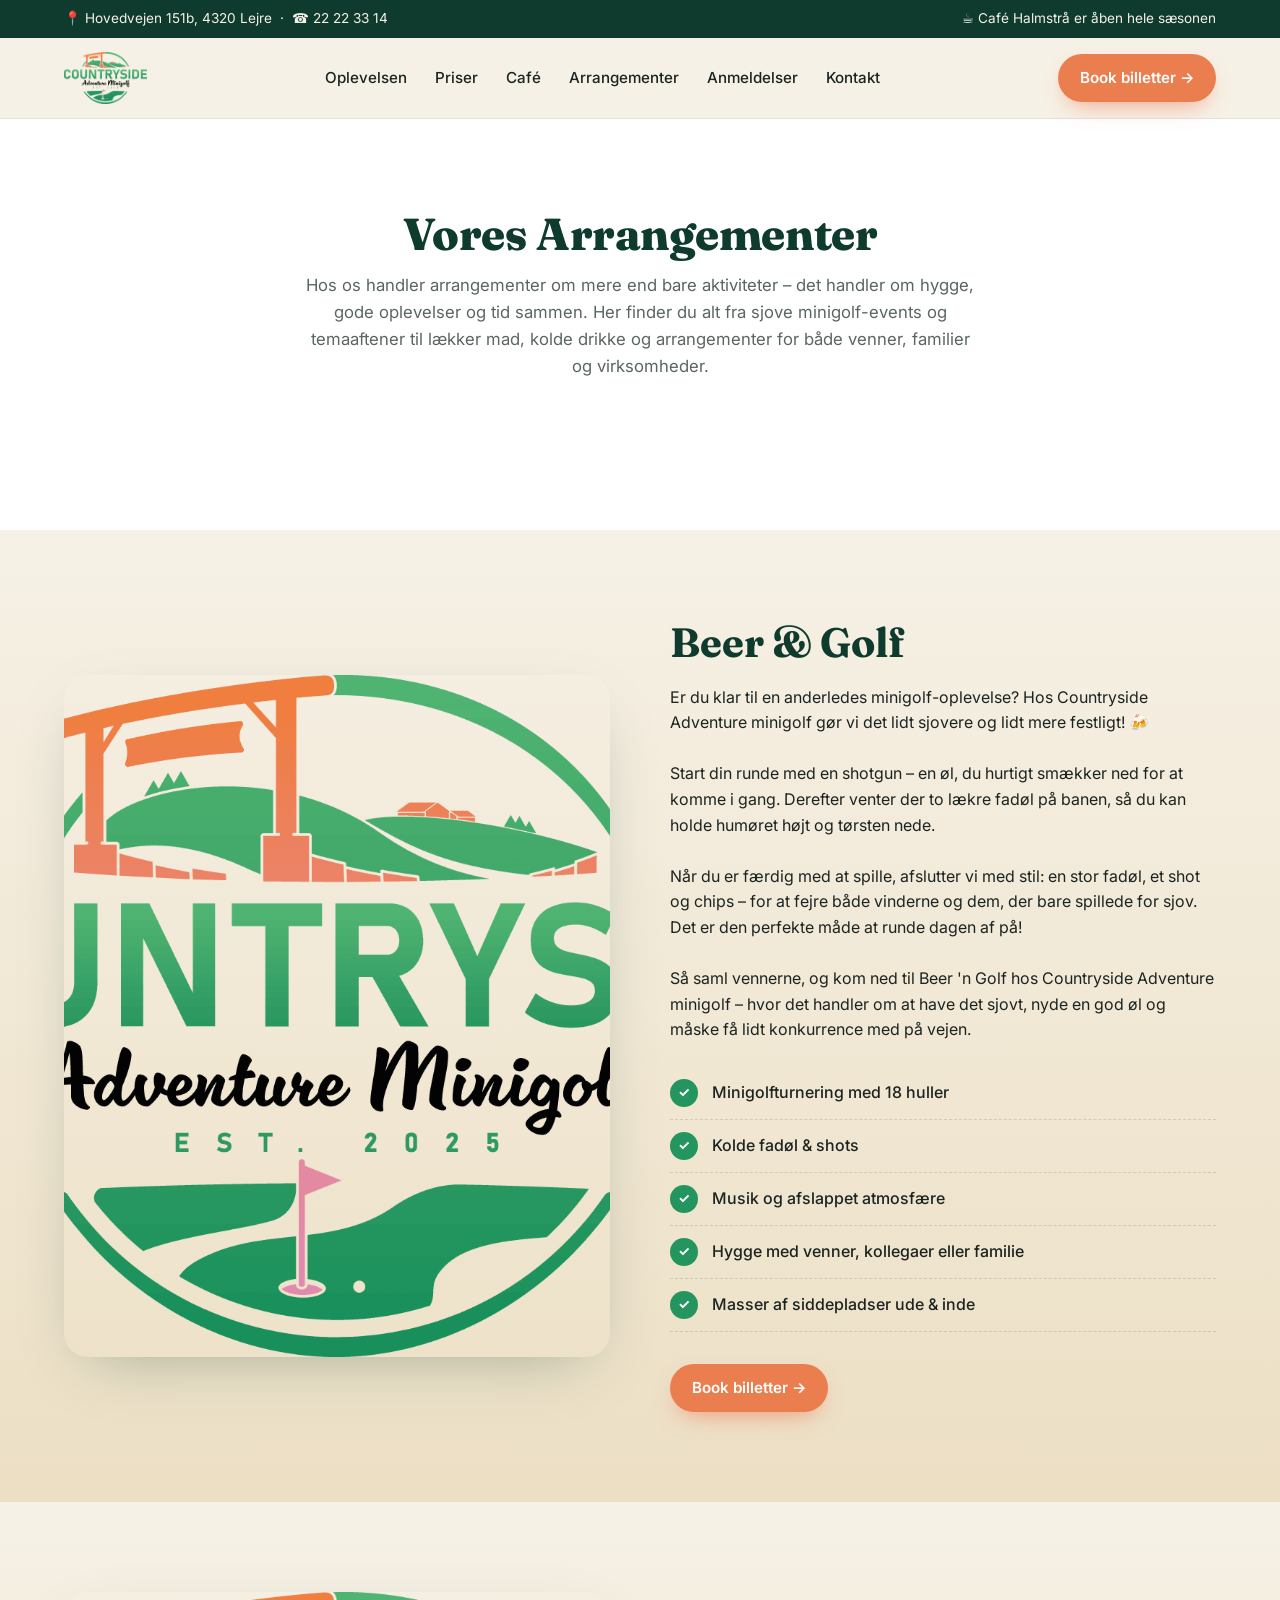
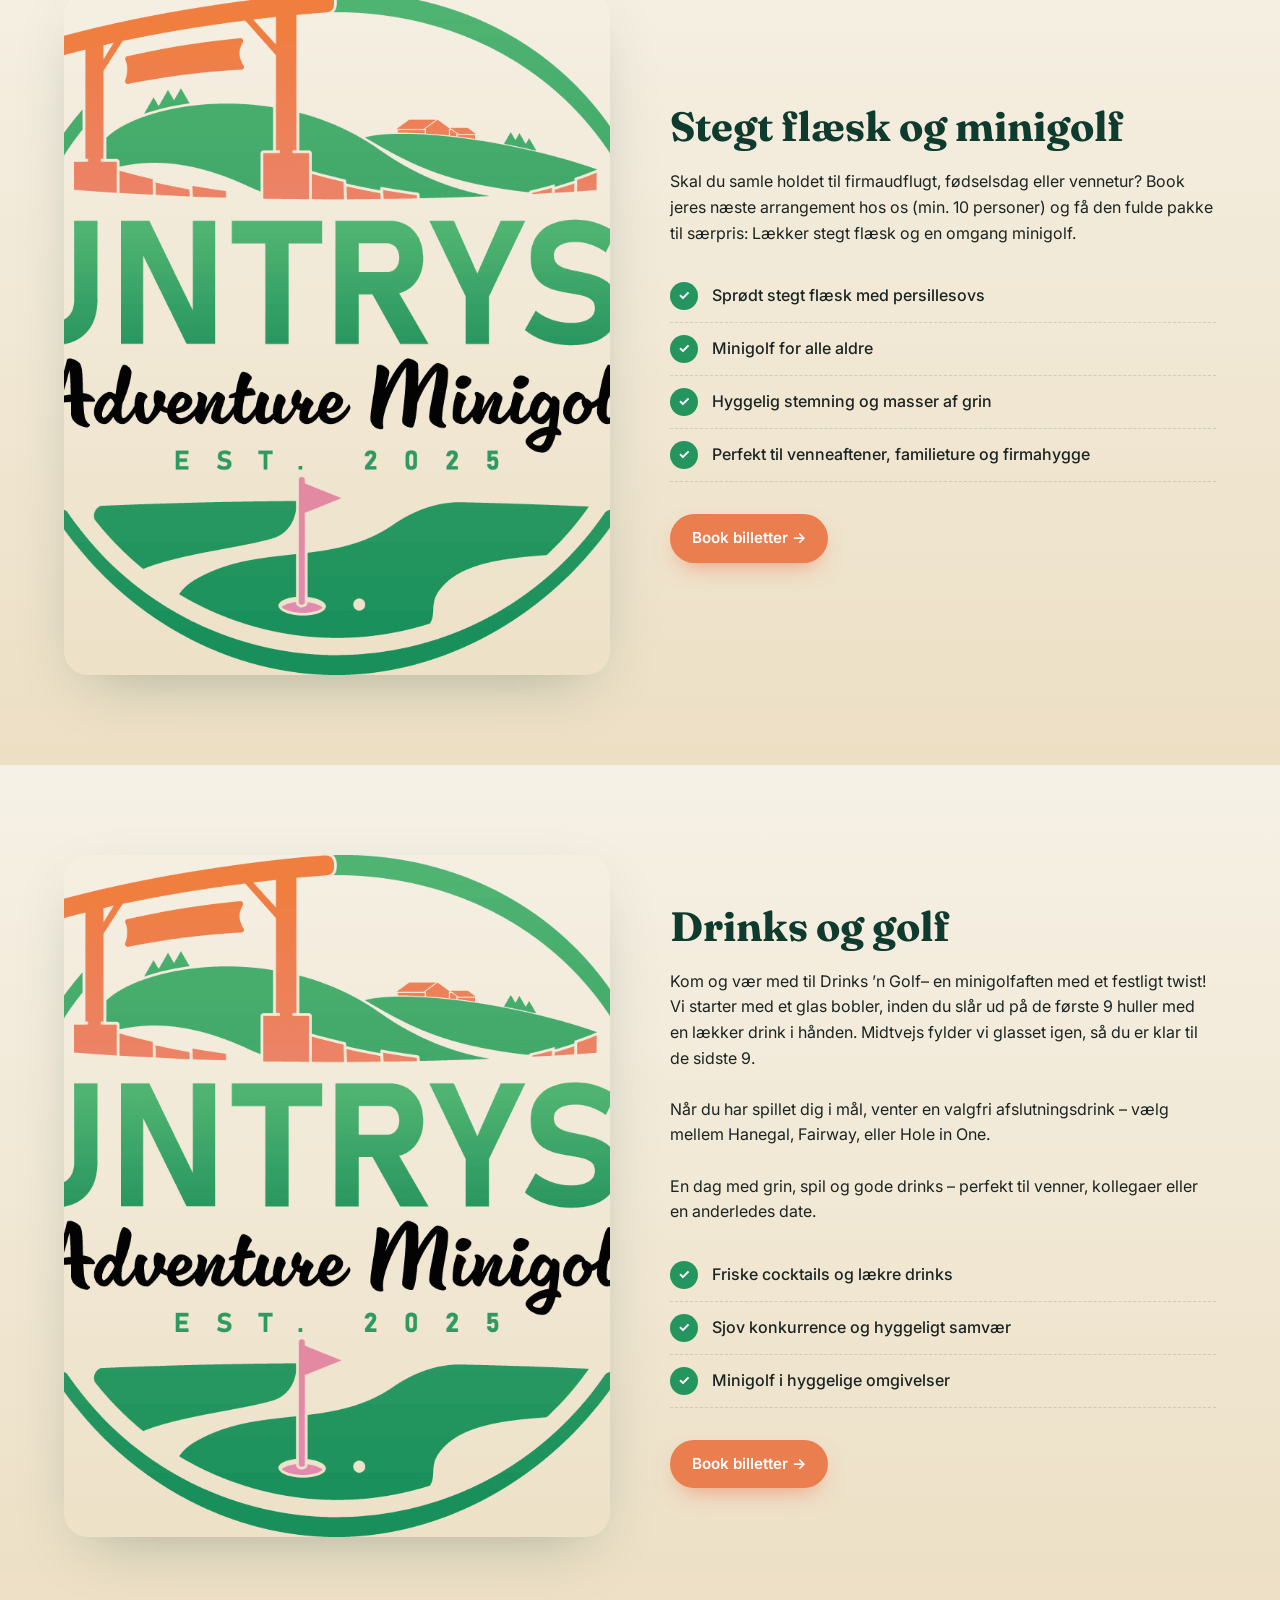
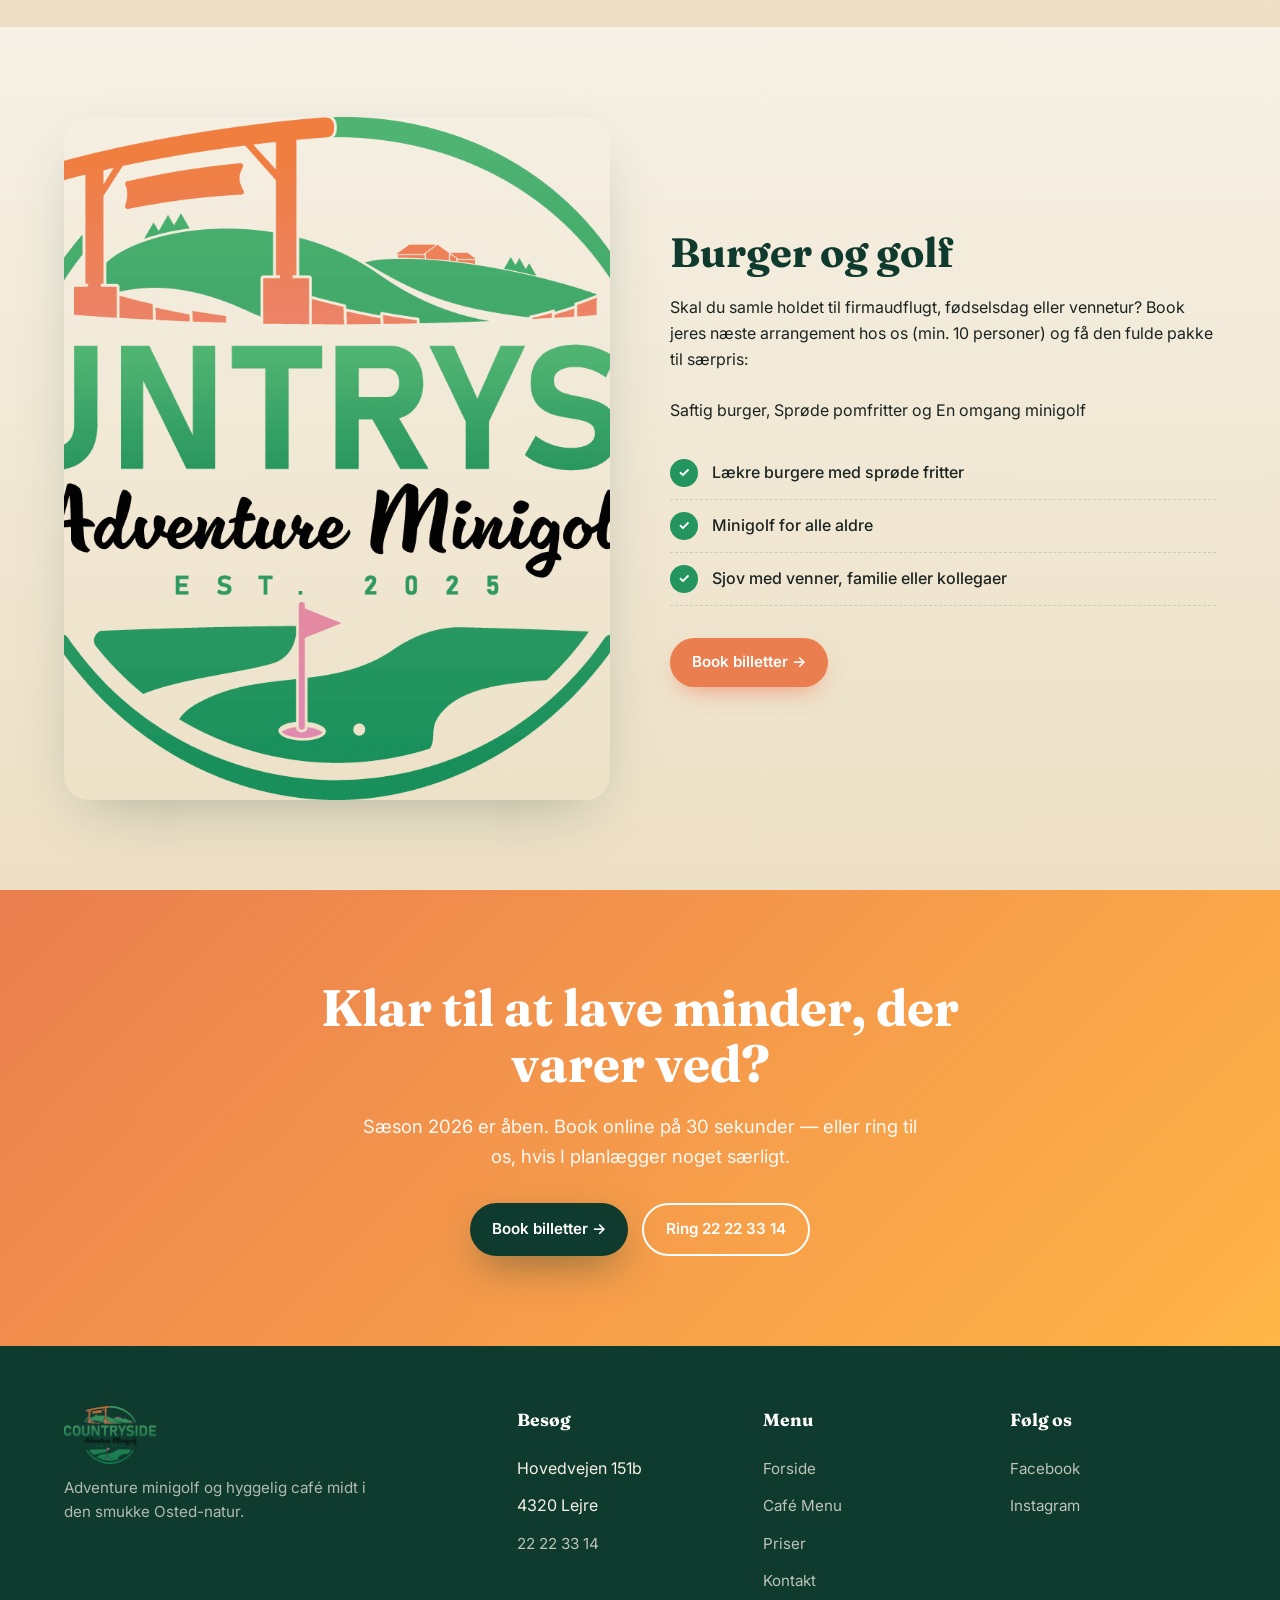
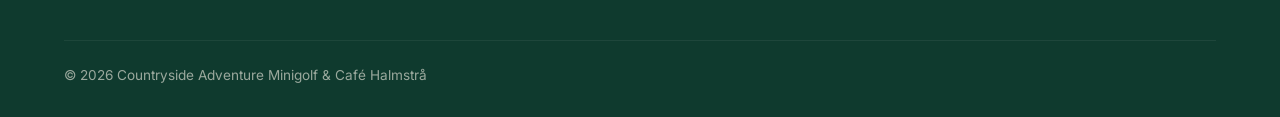
==== arrangementer.html @ ba590ca3 "commit" ====
<!doctype html>
<html lang="da">
<head>
    <meta charset="utf-8" />
    <meta name="viewport" content="width=device-width,initial-scale=1" />

    <title>Arrangement</title>

    <meta name="description" content="Se menuen hos Café Halmstrå. Sandwiches, toast, pommes frites, kaffe, is og kolde drikke i hyggelige omgivelser i Osted." />

    <link rel="preconnect" href="https://fonts.googleapis.com">
    <link rel="preconnect" href="https://fonts.gstatic.com" crossorigin>

    <link href="https://fonts.googleapis.com/css2?family=Fraunces:wght@600;800&family=Inter:wght@400;500;600;700&display=swap" rel="stylesheet">
    <link rel="stylesheet" href="styles.css">
</head>

<body>

<div class="topbar">
    <div class="container">
        <span>📍 Hovedvejen 151b, 4320 Lejre &nbsp;·&nbsp; ☎️ 22 22 33 14</span>
        <span>☕ Café Halmstrå er åben hele sæsonen</span>
    </div>
</div>



<header class="nav">
    <div class="nav-inner container">

        <a href="index.html" class="logo">
            <img src="images/logo.png" alt="Countryside Minigolf logo">
        </a>

        <button class="menu-toggle" aria-label="Menu" onclick="document.querySelector('nav ul').classList.toggle('open')">☰</button>

        <nav>
            <ul>
                <li><a href="index.html">Oplevelsen</a></li>
                <li><a href="index.html">Priser</a></li>
                <li><a href="cafe.html">Café</a></li>
                <li><a href="arrangementer.html">Arrangementer</a></li>
                <li><a href="index.html">Anmeldelser</a></li>
                <li><a href="#contact">Kontakt</a></li>
            </ul>
        </nav>

        <a href="https://www.billetsalg.dk/Billetter?efter=minigolf" target="_blank" class="btn btn-primary">Book billetter →</a>
    </div>
</header>



<section class="features">
    <div class="container">

        <div class="sec-head">
            <h2>Vores Arrangementer</h2>
            <p>Hos os handler arrangementer om mere end bare aktiviteter – det handler om hygge, gode oplevelser og tid sammen. Her finder du alt fra sjove minigolf-events og temaaftener til lækker mad, kolde drikke og arrangementer for både venner, familier og virksomheder.</p>
        </div>
    </div>
</section>



<section class="experience exp">
    <div class="container exp-grid">

        <div class="exp-img slideshow">

            <img class="slide active" src="images/logo.png" alt="Café Halmstrå">
            <img class="slide" src="images/logo.png" alt="Terrasse">
            <img class="slide" src="images/logo.png" alt="Mad og drikke">

        </div>

        <div>

            <h2>Beer & Golf</h2>

            <p>
                Er du klar til en anderledes minigolf-oplevelse? Hos Countryside Adventure minigolf gør vi det lidt sjovere og lidt mere festligt! 🍻<br><br>

                Start din runde med en shotgun – en øl, du hurtigt smækker ned for at komme i gang.
                Derefter venter der to lækre fadøl på banen, så du kan holde humøret højt og tørsten nede.<br><br>

                Når du er færdig med at spille, afslutter vi med stil: en stor fadøl, et shot og chips – for at fejre både vinderne og dem, der bare spillede for sjov. Det er den perfekte måde at runde dagen af på!<br><br>

                Så saml vennerne, og kom ned til Beer 'n Golf hos Countryside Adventure minigolf – hvor det handler om at have det sjovt, nyde en god øl og måske få lidt konkurrence med på vejen.
            </p>

            <ul>
                <li><span class="check">✓</span> Minigolfturnering med 18 huller</li>
                <li><span class="check">✓</span> Kolde fadøl & shots</li>
                <li><span class="check">✓</span> Musik og afslappet atmosfære</li>
                <li><span class="check">✓</span> Hygge med venner, kollegaer eller familie</li>
                <li><span class="check">✓</span> Masser af siddepladser ude & inde</li>
            </ul>
            <a href="https://www.billetsalg.dk/Event/Beer%20%26%20Golf/10455" target="_blank" class="btn btn-primary">Book billetter →</a>
        </div>
    </div>
</section>

<section class="experience exp">
    <div class="container exp-grid">

        <div class="exp-img slideshow">

            <img class="slide active" src="images/logo.png" alt="Café Halmstrå">
            <img class="slide" src="images/logo.png" alt="Terrasse">
            <img class="slide" src="images/logo.png" alt="Mad og drikke">

        </div>

        <div>

            <h2>Stegt flæsk og minigolf</h2>

            <p>
                Skal du samle holdet til firmaudflugt, fødselsdag eller vennetur? Book jeres næste arrangement hos os (min. 10 personer) og få den fulde pakke til særpris:
                Lækker stegt flæsk og en omgang minigolf.
            </p>

            <ul>
                <li><span class="check">✓</span> Sprødt stegt flæsk med persillesovs</li>
                <li><span class="check">✓</span> Minigolf for alle aldre</li>
                <li><span class="check">✓</span> Hyggelig stemning og masser af grin</li>
                <li><span class="check">✓</span> Perfekt til venneaftener, familieture og firmahygge</li>
            </ul>
            <a href="https://www.billetsalg.dk/Event/Stegt%20fl%C3%A6sk%20og%20minigolf%20-%20Gruppetilbud/10881" target="_blank" class="btn btn-primary">Book billetter →</a>
        </div>
    </div>
</section>



<section class="experience exp">
    <div class="container exp-grid">

        <div class="exp-img slideshow">

            <img class="slide active" src="images/logo.png" alt="Café Halmstrå">
            <img class="slide" src="images/logo.png" alt="Terrasse">
            <img class="slide" src="images/logo.png" alt="Mad og drikke">

        </div>

        <div>

            <h2>Drinks og golf</h2>

            <p>
                Kom og vær med til Drinks ’n Golf– en minigolfaften med et festligt twist!
                Vi starter med et glas bobler, inden du slår ud på de første 9 huller med en lækker drink i hånden. Midtvejs fylder vi glasset igen, så du er klar til
                de sidste 9.<br><br>

                Når du har spillet dig i mål, venter en valgfri afslutningsdrink – vælg mellem Hanegal, Fairway, eller Hole in One.<br><br>

                En dag med grin, spil og gode drinks – perfekt til venner, kollegaer eller en anderledes date.
            </p>

            <ul>
                <li><span class="check">✓</span> Friske cocktails og lækre drinks</li>
                <li><span class="check">✓</span> Sjov konkurrence og hyggeligt samvær</li>
                <li><span class="check">✓</span> Minigolf i hyggelige omgivelser</li>
            </ul>
            <a href="https://www.billetsalg.dk/Event/Drinks%20%26%20golf/10456" target="_blank" class="btn btn-primary">Book billetter →</a>
        </div>
    </div>
</section>



<section class="experience exp">
    <div class="container exp-grid">

        <div class="exp-img slideshow">

            <img class="slide active" src="images/logo.png" alt="Café Halmstrå">
            <img class="slide" src="images/logo.png" alt="Terrasse">
            <img class="slide" src="images/logo.png" alt="Mad og drikke">

        </div>

        <div>

            <h2>Burger og golf</h2>

            <p>
                Skal du samle holdet til firmaudflugt, fødselsdag eller vennetur? Book jeres næste arrangement hos os (min. 10 personer) og få den fulde pakke til særpris:<br><br>
                Saftig burger, Sprøde pomfritter og En omgang minigolf
            </p>

            <ul>
                <li><span class="check">✓</span> Lækre burgere med sprøde fritter</li>
                <li><span class="check">✓</span> Minigolf for alle aldre</li>
                <li><span class="check">✓</span> Sjov med venner, familie eller kollegaer</li>
            </ul>
            <a href="https://www.billetsalg.dk/Event/Burger%20%26%20golf%20%E2%80%93%20Gruppetilbud/10653" target="_blank" class="btn btn-primary">Book billetter →</a>
        </div>
    </div>
</section>



<section class="final-cta" id="contact">
    <div class="container">
        <h2>Klar til at lave minder, der varer ved?</h2>
        <p>Sæson 2026 er åben. Book online på 30 sekunder — eller ring til os, hvis I planlægger noget særligt.</p>
        <div style="display:flex;gap:14px;justify-content:center;flex-wrap:wrap">
            <a href="https://www.billetsalg.dk/Billetter?efter=minigolf" target="_blank" class="btn btn-primary">Book billetter →</a>
            <a href="tel:22223314" class="btn btn-ghost" style="color:#fff;border-color:#fff">Ring 22 22 33 14</a>
        </div>
    </div>
</section>



<footer>
    <div class="container">

        <div class="foot-grid">

            <div class="foot-brand">

                <a href="index.html" class="logo footer-logo">
                    <img src="images/logo.png" alt="Countryside Minigolf logo">
                </a>

                <p>
                    Adventure minigolf og hyggelig café midt i den smukke Osted-natur.
                </p>

            </div>



            <div>
                <h4>Besøg</h4>

                <ul>
                    <li>Hovedvejen 151b</li>
                    <li>4320 Lejre</li>
                    <li><a href="tel:22223314">22 22 33 14</a></li>
                </ul>
            </div>



            <div>
                <h4>Menu</h4>

                <ul>
                    <li><a href="index.html">Forside</a></li>
                    <li><a href="cafe.html">Café Menu</a></li>
                    <li><a href="index.html">Priser</a></li>
                    <li><a href="index.html">Kontakt</a></li>
                </ul>
            </div>



            <div>
                <h4>Følg os</h4>

                <ul>
                    <li><a href="https://www.facebook.com/p/Countryside-minigolf-og-Cafe-Halmstr%C3%A5-61574592312539/" target="_blank">Facebook</a></li>

                    <li><a href="https://www.instagram.com/countrysideminigolf_halmstraa/" target="_blank">Instagram</a></li>
                </ul>
            </div>

        </div>



        <div class="foot-bottom">
            <span>© 2026 Countryside Adventure Minigolf & Café Halmstrå</span>
        </div>

    </div>
</footer>


<script>

    document.querySelectorAll('a').forEach(link => {

        const href = link.getAttribute('href');

        if(
            href &&
            !href.startsWith('#') &&
            !href.startsWith('tel:') &&
            !href.startsWith('mailto:') &&
            !link.hasAttribute('target')
        ){

            link.addEventListener('click', function(e){

                e.preventDefault();

                document.body.classList.add('fade-out');

                setTimeout(() => {
                    window.location.href = href;
                }, 300);

            });

        }

    });

</script>

<script>

    const slides = document.querySelectorAll('.slide');

    let currentSlide = 0;

    setInterval(() => {

        slides[currentSlide].classList.remove('active');

        currentSlide = (currentSlide + 1) % slides.length;

        slides[currentSlide].classList.add('active');

    }, 3500);

</script>
</body>
</html>
---- styles.css ----
:root{
  --green-900:#0f3a2e;
  --green-700:#14573f;
  --green-500:#25955F;
  --cream:#f6f1e6;
  --sand:#ecdfc4;
  --sun:#ffb547;
  --coral:#EA7E4F;
  --ink:#1b2421;
  --muted:#5b6660;
  --radius:18px;
  --shadow:0 20px 60px -25px rgba(15,58,46,.35);
}

*{
    box-sizing:border-box;
    margin:0;
    padding:0
}


html{
    scroll-behavior:smooth
}


body{
    font-family:'Inter',system-ui,sans-serif;
    color:var(--ink);
    background:var(--cream);
    line-height:1.6
}


body{
    opacity:0;
    animation:fadeIn .45s ease forwards;
}

body.fade-out{
    opacity:0;
    transition:opacity .35s ease;
}

@keyframes fadeIn{
    to{
        opacity:1;
    }
}


img{
    max-width:100%;
    display:block
}


a{
    color:inherit;
    text-decoration:none
}


.container{
    max-width:1200px;
    margin:0 auto;
    padding:0 24px
}


.topbar{
    background:var(--green-900);
    color:var(--cream);
    font-size:.85rem
}


.topbar .container{
    display:flex;
    justify-content:space-between;
    align-items:center;
    padding:8px 24px;
    gap:16px;
    flex-wrap:wrap
}


.topbar a{
    opacity:.9
}


.topbar a:hover{
    opacity:1;
    text-decoration:underline
}


header.nav{
    position:sticky;
    top:0;
    background:rgba(246,241,230,.92);
    backdrop-filter:blur(10px);z-index:50;
    border-bottom:1px solid rgba(15,58,46,.08)
}


.nav-inner{
    display:flex;
    align-items:center;
    justify-content:space-between;
    padding:14px 24px
}


.logo{
    font-family:'Fraunces',serif;
    font-weight:800;
    font-size:1.4rem;
    color:var(--green-900);
    letter-spacing:-.02em
}


.logo span{
    color:var(--coral)
}


nav ul{
    display:flex;
    gap:28px;
    list-style:none
}


nav a{
    font-weight:500;
    font-size:.95rem;
    position:relative;
    padding:6px 0
}


nav a:hover{
    color:var(--green-700)
}


nav a::after{
    content:"";
    position:absolute;
    left:0;
    bottom:0;
    width:0;
    height:2px;
    background:var(--coral);
    transition:width .25s
}


nav a:hover::after{
    width:100%
}


.btn{
    display:inline-flex;
    align-items:center;
    gap:8px;
    font-weight:600;
    padding:12px 22px;
    border-radius:999px;
    border:none;
    cursor:pointer;
    transition:transform .2s,box-shadow .2s,background .2s;
    font-family:inherit;
    font-size:.95rem
}


.btn-primary{
    background:var(--coral);
    color:#fff;
    box-shadow:0 10px 25px -10px rgba(239,108,74,.7)
}


.btn-primary:hover{
    transform:translateY(-2px);
    background:#e85a36
}


.btn-ghost{
    background:transparent;
    color:var(--green-900);
    border:2px solid var(--green-900)
}


.btn-ghost:hover{
    background:var(--green-900);
    color:var(--cream)
}


.menu-toggle{
    display:none;
    background:none;
    border:none;
    font-size:1.6rem;
    color:var(--green-900);
    cursor:pointer
}


.hero{
    position:relative;
    overflow:hidden;
    padding:80px 0 100px;
    background:
            radial-gradient(circle at 85% 20%, rgba(255,181,71,.25), transparent 45%),
            radial-gradient(circle at 10% 90%, rgba(47,143,94,.18), transparent 50%),
            var(--cream)
}


.hero-grid{
    display:grid;
    grid-template-columns:1.05fr .95fr;
    gap:60px;
    align-items:center
}


.eyebrow{
    display:inline-flex;
    align-items:center;
    gap:10px;
    background:rgba(15,58,46,.08);
    color:var(--green-900);
    padding:8px 16px;
    border-radius:999px;
    font-weight:600;
    font-size:.85rem;
    letter-spacing:.04em;
    text-transform:uppercase
}


.eyebrow::before{
    content:"";
    width:8px;
    height:8px;
    border-radius:50%;
    background:var(--coral);
    box-shadow:0 0 0 4px rgba(239,108,74,.2)
}


h1{
    font-family:'Fraunces',serif;
    font-weight:800;
    font-size:clamp(2.4rem,5vw,4.4rem);
    line-height:1.05;
    letter-spacing:-.02em;
    color:var(--green-900);
    margin:22px 0 20px
}


h1 em{
    font-style:italic;
    color:var(--coral)
}


.hero p.lead{
    font-size:1.15rem;
    color:var(--muted);
    max-width:520px;
    margin-bottom:32px
}


.hero-cta{
    display:flex;
    gap:14px;
    flex-wrap:wrap;
    margin-bottom:36px
}


.trust{
    display:flex;
    gap:28px;
    flex-wrap:wrap;
    align-items:center
}


.trust-item{
    display:flex;
    align-items:center;
    gap:10px;
    font-size:.9rem;
    color:var(--green-900);
    font-weight:500
}


.stars{
    color:var(--sun);
    letter-spacing:2px
}


.hero-visual{
    position:relative;
    aspect-ratio:1/1;
    border-radius:32px;
    overflow:hidden;
    box-shadow:var(--shadow)
}


.hero-visual img{
    width:100%;
    height:100%;
    object-fit:cover
}


.badge-float{
    position:absolute;
    background:#fff;
    padding:10px 14px 10px 10px;
    border-radius:16px;
    box-shadow:0 15px 40px -10px rgba(0,0,0,.25);
    font-weight:600;
    font-size:.9rem;
    display:flex;
    align-items:center;
    gap:12px
}


.badge-float.tl{
    top:30px;
    left:-20px;
    color:var(--green-900)
}


.badge-float.br{
    bottom:40px;
    right:-20px;
    color:var(--coral)
}


.badge-photo{
    width:44px;
    height:44px;
    border-radius:12px;
    object-fit:cover;
    flex-shrink:0
}


section{
    padding:90px 0
}


.sec-head{
    text-align:center;
    max-width:680px;
    margin:0 auto 60px
}


.sec-head h2{
    font-family:'Fraunces',serif;
    font-weight:800;
    font-size:clamp(2rem,3.5vw,3rem);
    color:var(--green-900);
    line-height:1.1;
    letter-spacing:-.01em
}


.sec-head p{
    color:var(--muted);
    font-size:1.05rem;
    margin-top:14px
}


.features{
    background:#fff
}


.feature-grid{
    display:grid;
    grid-template-columns:repeat(3,1fr);
    gap:28px
}


.feature{
    background:var(--cream);
    padding:36px 30px;
    border-radius:var(--radius);
    transition:transform .3s,box-shadow .3s;
    border:1px solid rgba(15,58,46,.05)
}


.feature:hover{
    transform:translateY(-6px);
    box-shadow:var(--shadow)
}


.feature-icon{
    width:56px;
    height:56px;
    border-radius:14px;
    background:var(--green-700);
    color:var(--cream);
    display:flex;
    align-items:center;
    justify-content:center;
    font-size:1.5rem;
    margin-bottom:20px
}


.feature:nth-child(2) .feature-icon{
    background:var(--coral)
}


.feature:nth-child(3) .feature-icon{
    background:var(--sun);
    color:var(--green-900)
}


.feature h3{
    font-family:'Fraunces',serif;
    font-size:1.4rem;
    color:var(--green-900);
    margin-bottom:10px
}


.feature p{
    color:var(--muted);
    font-size:.97rem
}


.experience{
    background:linear-gradient(180deg,var(--cream),var(--sand))
}


.exp-grid{
    display:grid;
    grid-template-columns:1fr 1fr;
    gap:60px;
    align-items:center
}


.exp-img{
    aspect-ratio:4/5;
    border-radius:24px;
    overflow:hidden;
    box-shadow:var(--shadow)
}


.exp-img img{
    width:100%;
    height:100%;
    object-fit:cover
}


.exp h2{
    font-family:'Fraunces',serif;
    font-size:clamp(2rem,3.2vw,2.8rem);
    color:var(--green-900);
    line-height:1.1;
    margin-bottom:20px
}


.exp ul{
    list-style:none;
    margin:24px 0 32px
}


.exp li{
    padding:12px 0;
    border-bottom:1px dashed rgba(15,58,46,.15);
    display:flex;
    align-items:center;
    gap:14px;
    font-weight:500
}


.check{
    width:28px;
    height:28px;
    border-radius:50%;
    background:var(--green-500);
    color:#fff;
    display:flex;
    align-items:center;
    justify-content:center;
    flex-shrink:0;
    font-size:.85rem;
    font-weight:700
}


.pricing{
    background:var(--green-900);
    color:var(--cream)
}


.pricing .sec-head h2,
.pricing .sec-head{
    color:var(--cream)
}


.pricing .sec-head p{
    color:rgba(246,241,230,.7)
}


.price-grid{
    display:grid;
    grid-template-columns:repeat(3,1fr);
    gap:24px
}


.price{
    background:rgba(255,255,255,.05);
    border:1px solid rgba(255,255,255,.1);
    border-radius:var(--radius);
    padding:36px 28px;
    text-align:center;
    transition:transform .3s,background .3s
}


.price:hover{
    transform:translateY(-6px);
    background:rgba(255,255,255,.09)
}


.price.featured{
    background:var(--coral);
    border-color:var(--coral);
    position:relative
}


.price.featured::before{
    content:"Mest populær";
    position:absolute;
    top:-12px;
    left:50%;
    transform:translateX(-50%);
    background:var(--sun);
    color:var(--green-900);
    padding:5px 14px;
    border-radius:999px;
    font-size:.75rem;
    font-weight:700;
    text-transform:uppercase;
    letter-spacing:.05em
}


.price h3{
    font-family:'Fraunces',serif;
    font-size:1.5rem;
    margin-bottom:8px
}


.price .amount{
    font-family:'Fraunces',serif;
    font-size:3rem;
    font-weight:800;
    margin:14px 0
}


.price .amount small{
    font-size:1rem;
    font-weight:400;
    opacity:.7
}


.price ul{
    list-style:none;
    margin:20px 0;
    text-align:left
}


.price li{
    padding:8px 0;
    font-size:.95rem;
    display:flex;
    gap:10px;
    align-items:center
}


.price li::before{
    content:"✓";
    color:var(--sun);
    font-weight:700
}


.price.featured li::before{
    color:#fff
}


.testimonials{
    background:#fff
}


.test-grid{
    display:grid;
    grid-template-columns:repeat(3,1fr);
    gap:28px
}


.test{
    background:var(--cream);
    padding:32px;
    border-radius:var(--radius);
    position:relative
}


.test::before{
    content:"\201C";
    font-family:'Fraunces',serif;
    font-size:5rem;
    color:var(--coral);
    position:absolute;
    top:-10px;
    left:20px;
    line-height:1;
    opacity:.3
}


.test p{
    font-size:1rem;
    color:var(--ink);
    margin-bottom:20px;
    font-style:italic
}


.test-author{
    display:flex;
    align-items:center;
    gap:12px
}


.avatar{
    width:44px;
    height:44px;
    border-radius:50%;
    background:var(--green-500);
    color:#fff;
    display:flex;
    align-items:center;
    justify-content:center;
    font-weight:700
}


.test-author strong{
    display:block;
    color:var(--green-900)
}


.test-author span{
    font-size:.85rem;
    color:var(--muted)
}


.final-cta{
    background:linear-gradient(135deg,var(--coral),var(--sun));
    color:#fff;
    text-align:center
}


.final-cta h2{
    font-family:'Fraunces',serif;
    font-size:clamp(2rem,4vw,3.4rem);
    max-width:780px;
    margin:0 auto 20px;
    line-height:1.1
}


.final-cta p{
    font-size:1.15rem;
    max-width:560px;
    margin:0 auto 32px;
    opacity:.95
}


.final-cta .btn-primary{
    background:var(--green-900);
    box-shadow:0 15px 40px -10px rgba(15,58,46,.5)
}


.final-cta .btn-primary:hover{
    background:#0a2c22
}


footer{
    background:var(--green-900);
    color:var(--cream);
    padding:60px 0 30px
}


.foot-grid{
    display:grid;
    grid-template-columns:2fr 1fr 1fr 1fr;
    gap:40px;
    margin-bottom:40px
}


footer h4{
    font-family:'Fraunces',serif;
    font-size:1.1rem;
    margin-bottom:16px;
    color:#fff
}


footer ul{
    list-style:none
}


footer li{
    padding:6px 0
}


footer a{
    opacity:.75;
    font-size:.95rem
}


footer a:hover{
    opacity:1;
    color:var(--sun)
}


.foot-brand p{
    opacity:.7;
    font-size:.95rem;
    margin-top:12px;
    max-width:320px
}


.foot-bottom{
    border-top:1px solid rgba(255,255,255,.1);
    padding-top:24px;
    display:flex;
    justify-content:space-between;
    font-size:.85rem;
    opacity:.6;
    flex-wrap:wrap;
    gap:10px
}


@media (max-width:900px){

    .hero-grid,
    .exp-grid{
        grid-template-columns:1fr;
        gap:40px
    }


    .feature-grid,
    .price-grid,
    .test-grid,
    .foot-grid{
        grid-template-columns:1fr
    }


    nav ul{
        display:none;
        position:absolute;
        top:100%;
        left:0;
        right:0;
        background:var(--cream);
        flex-direction:column;
        padding:20px;
        gap:0;
        border-bottom:1px solid rgba(15,58,46,.1)
    }


    nav ul.open{
        display:flex
    }


    nav li{
        padding:12px 0;
        border-bottom:1px solid rgba(15,58,46,.06)
    }


    .menu-toggle{
        display:block
    }


    .badge-float.tl{
        left:10px
    }


    .badge-float.br{
        right:10px
    }


    section{
        padding:60px 0
    }
}


.logo img{
    height:52px;
    width:auto;
    display:block;
}

.footer-logo img{
    height:58px;
}

@media (max-width:900px){

    .logo img{
        height:42px;
    }

}


.slideshow{
    position:relative;
    overflow:hidden;
}

.slide{
    position:absolute;
    inset:0;
    width:100%;
    height:100%;
    object-fit:cover;
    opacity:0;
    transition:opacity 1s ease-in-out;
}

.slide.active{
    opacity:1;
}

.slideshow img{
    border-radius:24px;
}


.hero-visual video{
    width:100%;
    height:100%;
    object-fit:cover;
    display:block;
}

.hero-visual::after{
    content:"";
    position:absolute;
    inset:0;
    background:linear-gradient(
            to top,
            rgba(0,0,0,.18),
            rgba(0,0,0,0)
    );
    pointer-events:none;
}
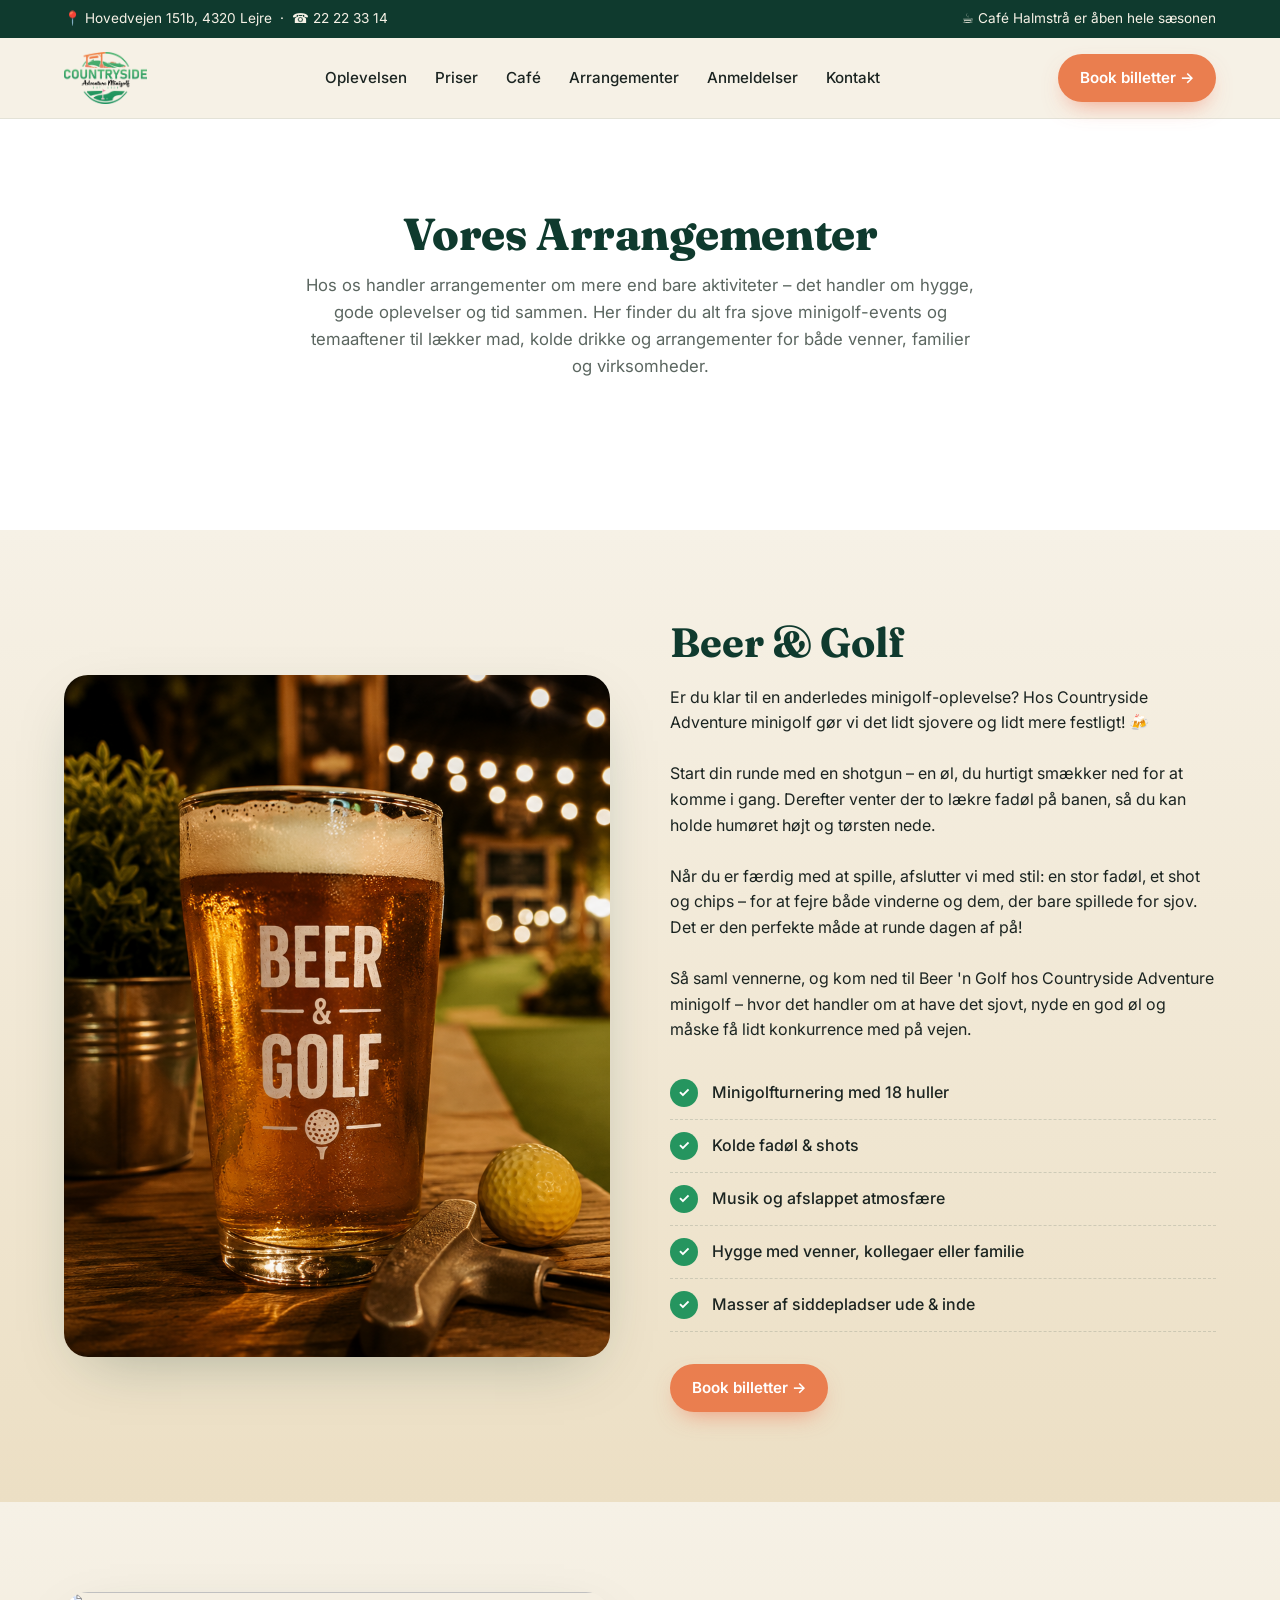
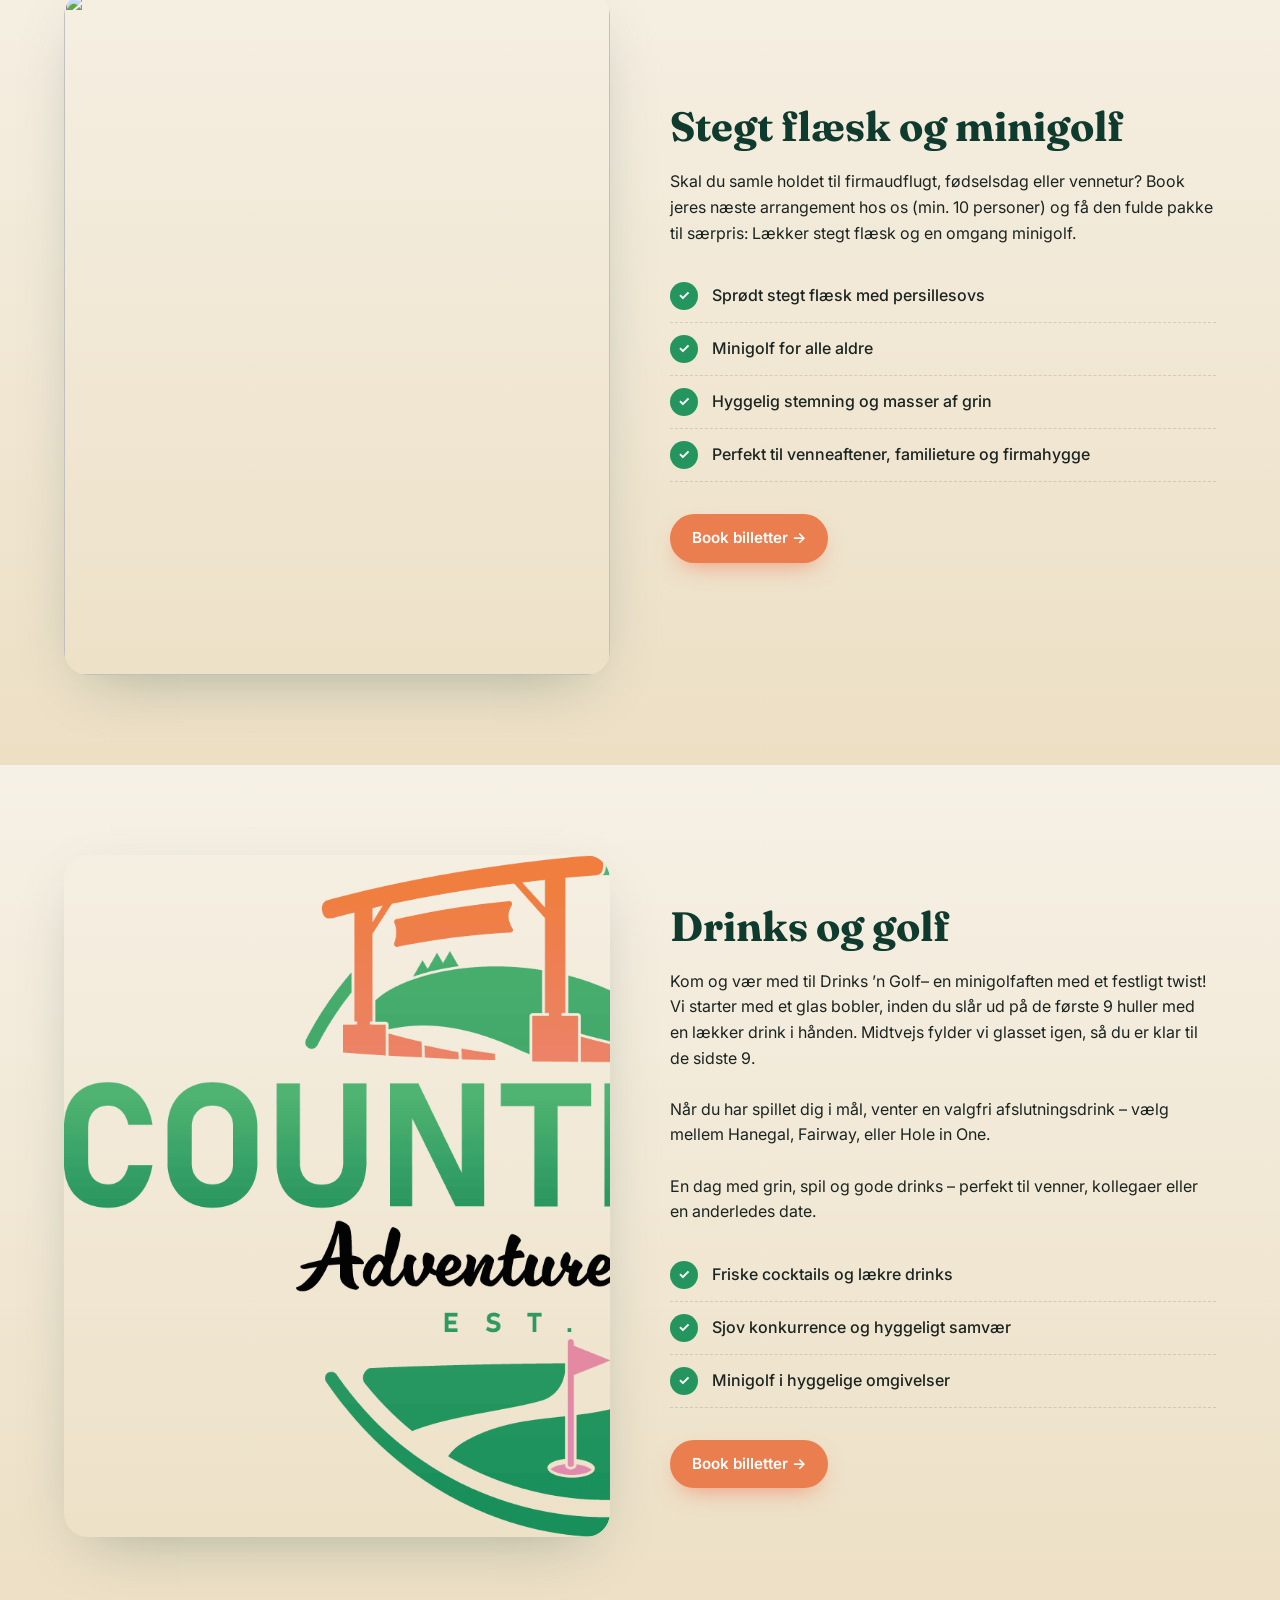
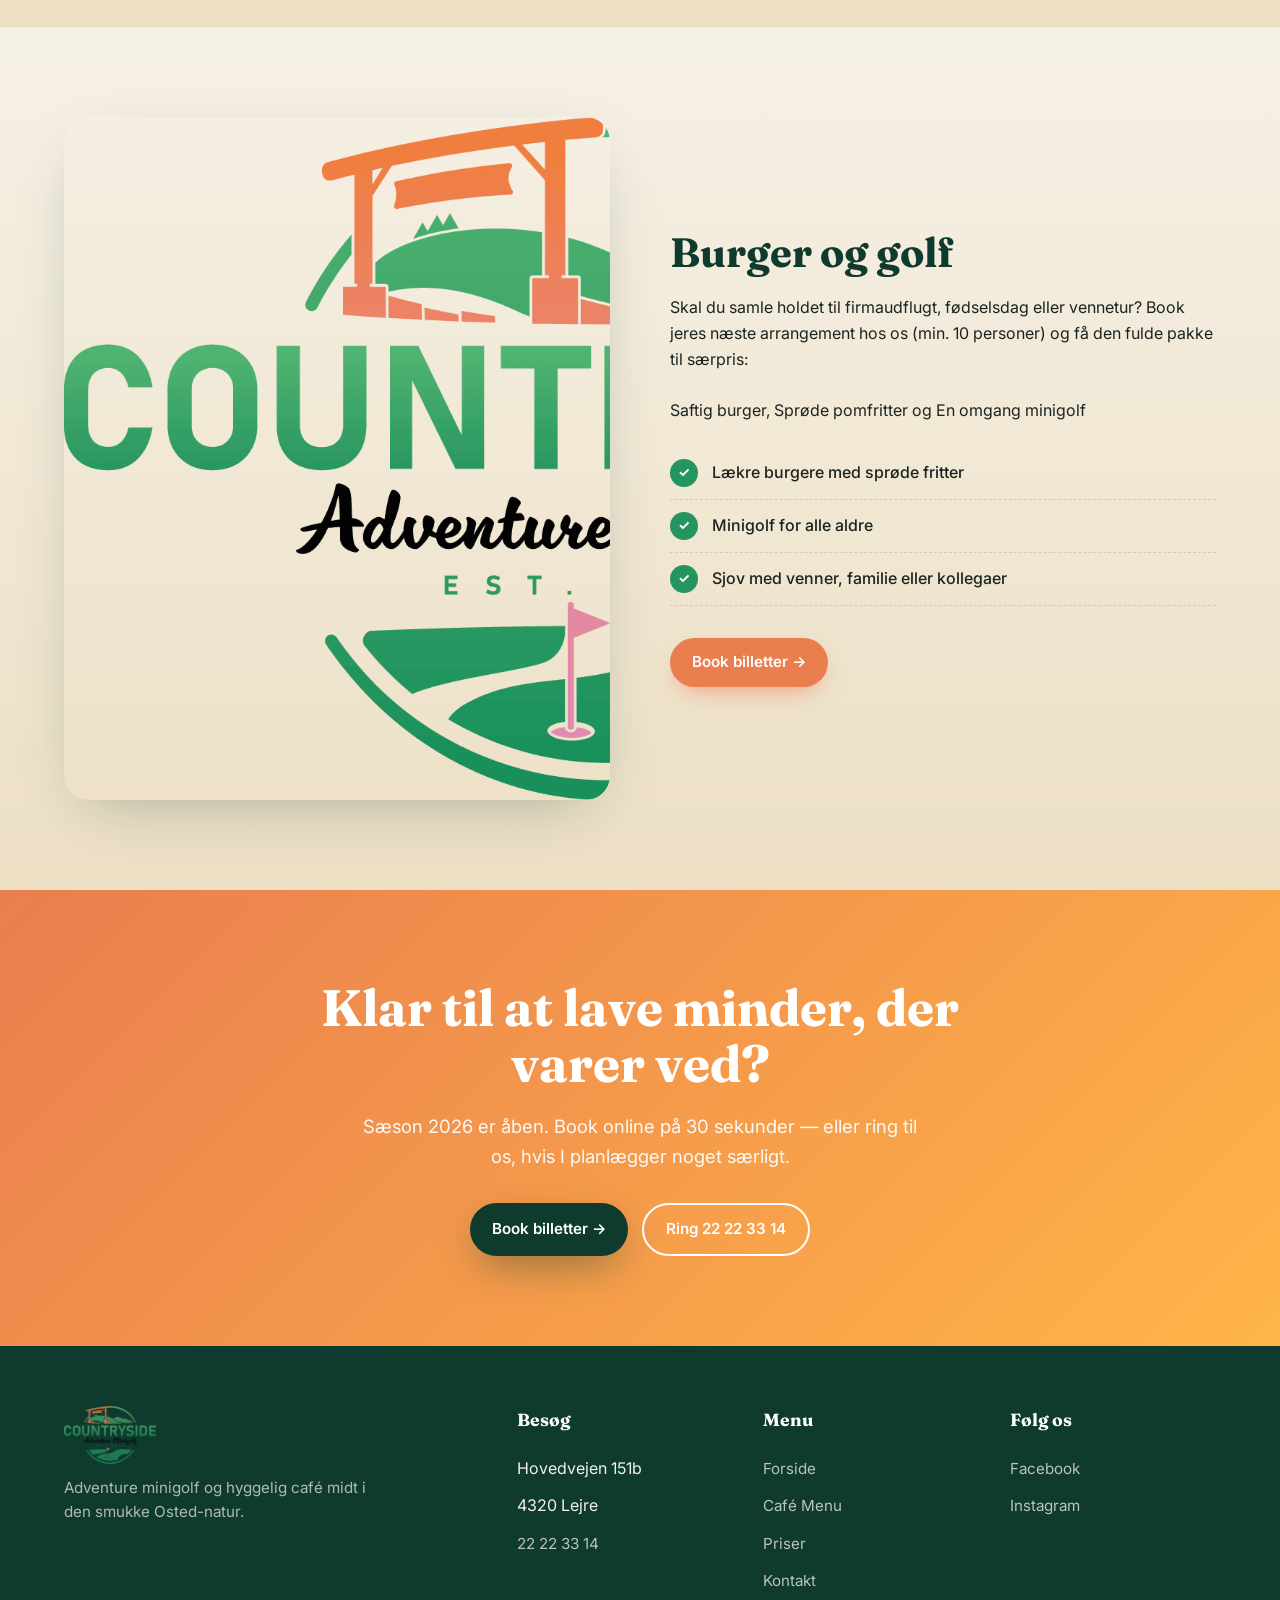
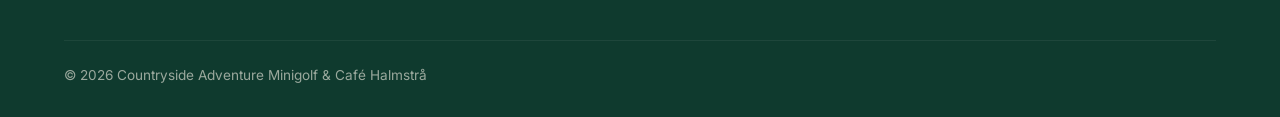
==== commit 7acc5c99: "commit" ====
--- a/arrangementer.html
+++ b/arrangementer.html
@@ -67,12 +67,8 @@
 <section class="experience exp">
     <div class="container exp-grid">
 
-        <div class="exp-img slideshow">
-
-            <img class="slide active" src="images/logo.png" alt="Café Halmstrå">
-            <img class="slide" src="images/logo.png" alt="Terrasse">
-            <img class="slide" src="images/logo.png" alt="Mad og drikke">
-
+        <div class="exp-img">
+            <img src="images/ChatGPT%20Image%2012.%20maj%202026,%2011.17.59.png"/>
         </div>
 
         <div>
@@ -105,12 +101,8 @@
 <section class="experience exp">
     <div class="container exp-grid">
 
-        <div class="exp-img slideshow">
-
-            <img class="slide active" src="images/logo.png" alt="Café Halmstrå">
-            <img class="slide" src="images/logo.png" alt="Terrasse">
-            <img class="slide" src="images/logo.png" alt="Mad og drikke">
-
+        <div class="exp-img">
+            <img src="images/#"/>
         </div>
 
         <div>
@@ -141,8 +133,6 @@
         <div class="exp-img slideshow">
 
             <img class="slide active" src="images/logo.png" alt="Café Halmstrå">
-            <img class="slide" src="images/logo.png" alt="Terrasse">
-            <img class="slide" src="images/logo.png" alt="Mad og drikke">
 
         </div>
 
@@ -178,8 +168,6 @@
         <div class="exp-img slideshow">
 
             <img class="slide active" src="images/logo.png" alt="Café Halmstrå">
-            <img class="slide" src="images/logo.png" alt="Terrasse">
-            <img class="slide" src="images/logo.png" alt="Mad og drikke">
 
         </div>
 
--- a/styles.css
+++ b/styles.css
@@ -488,7 +488,8 @@
 .exp-img img{
     width:100%;
     height:100%;
-    object-fit:cover
+    object-fit:cover;
+    object-position: left center;
 }
 
 
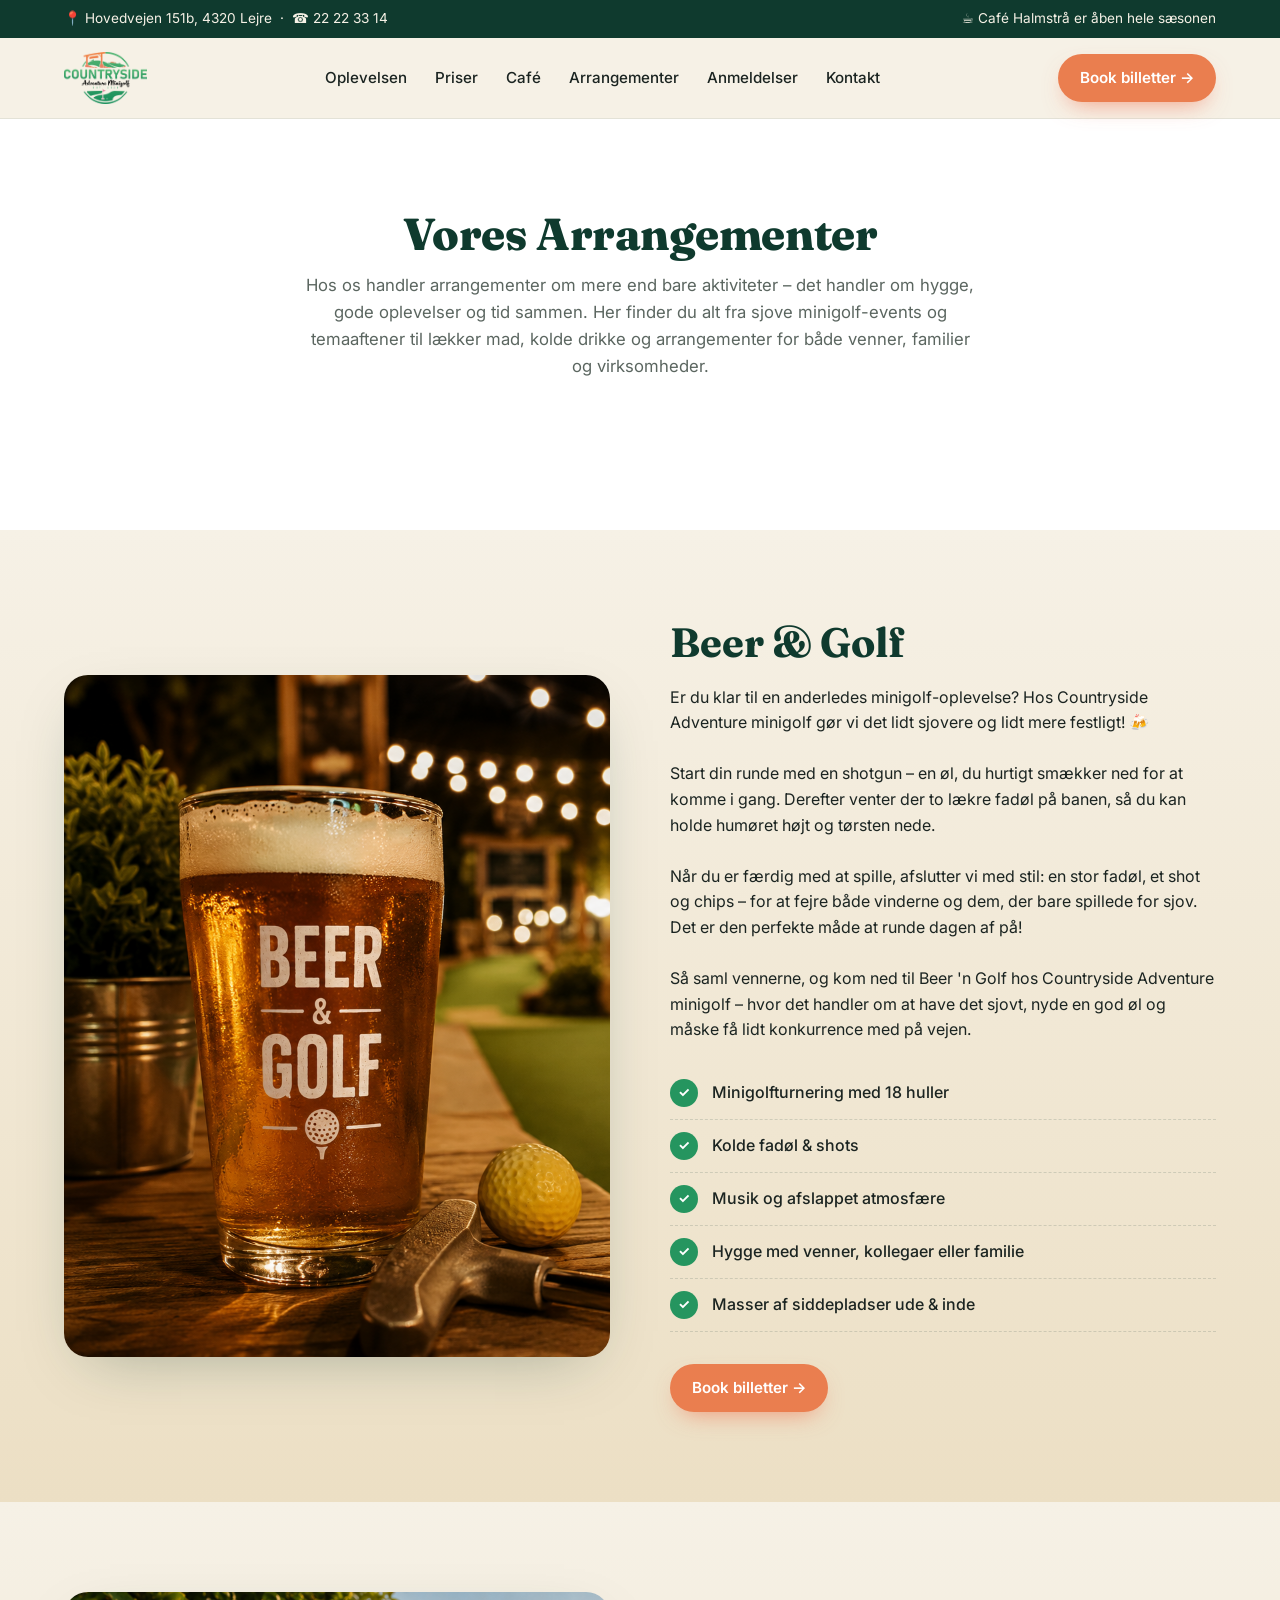
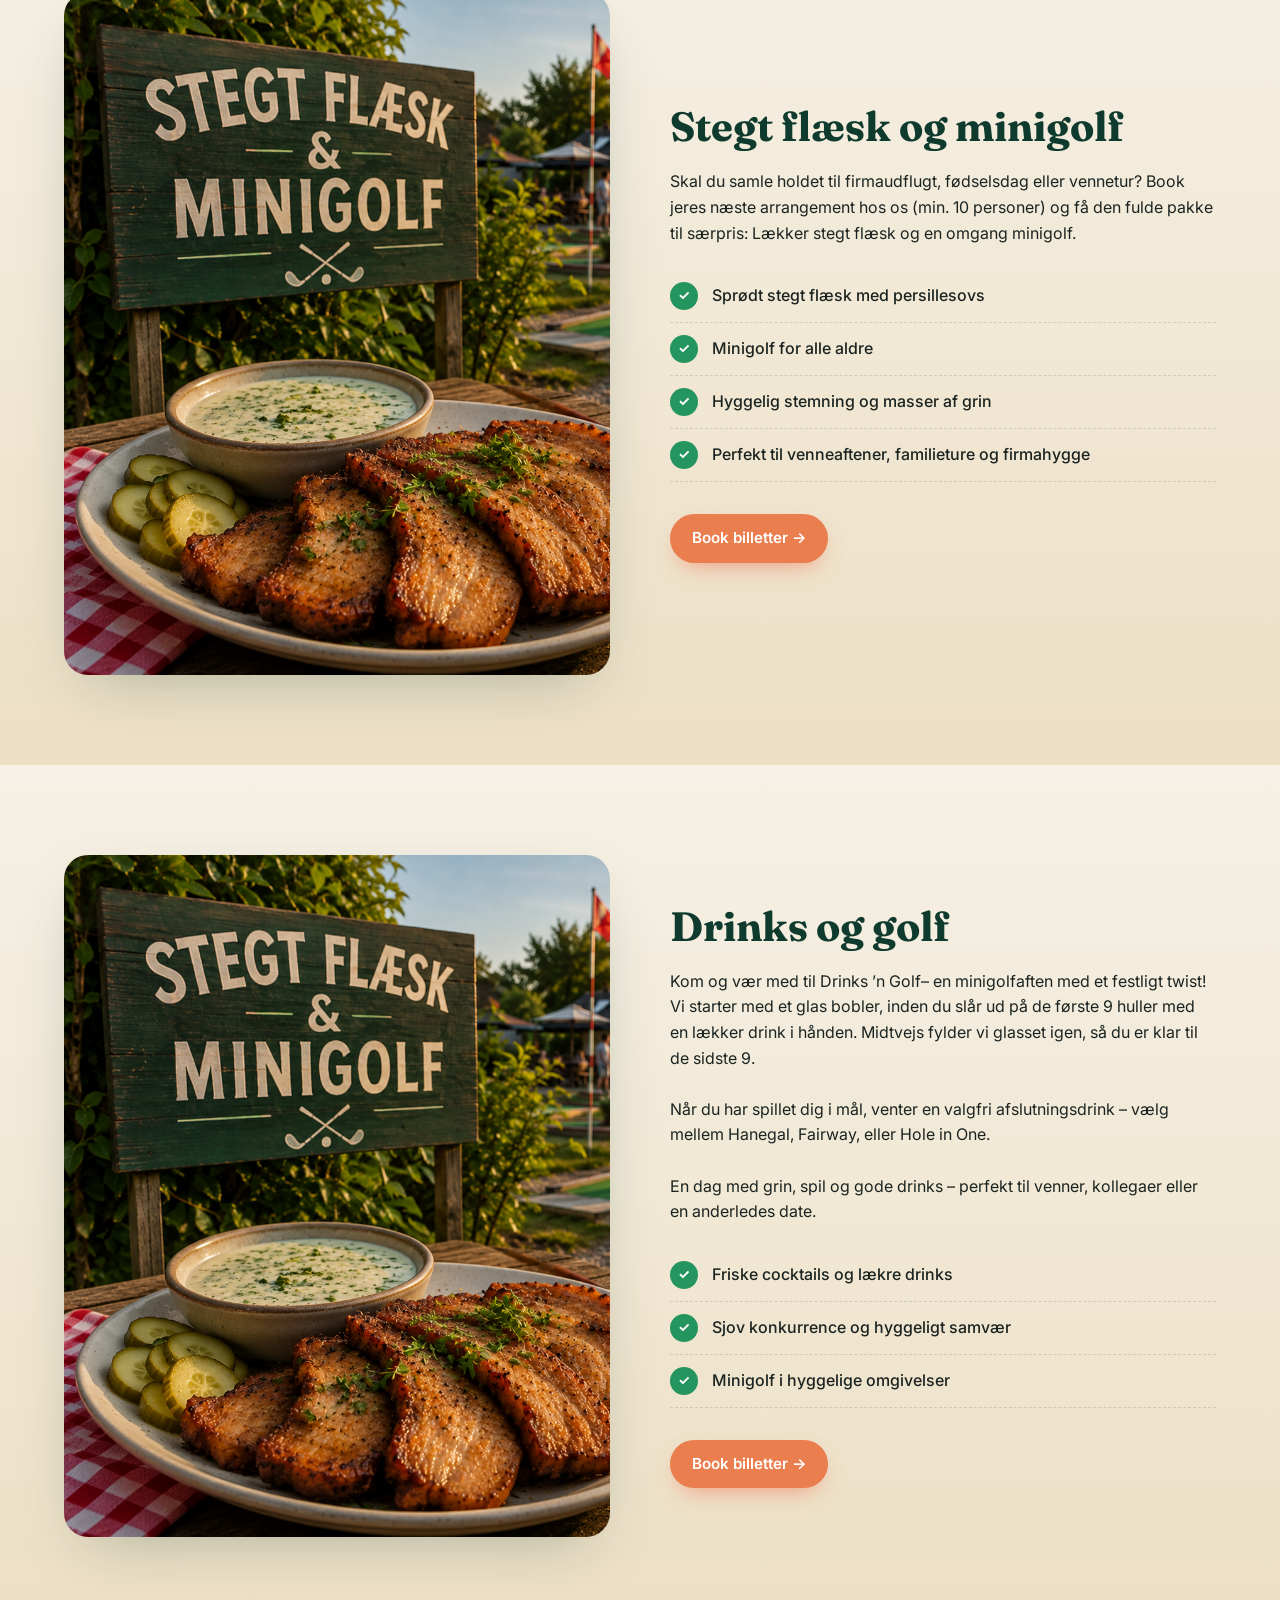
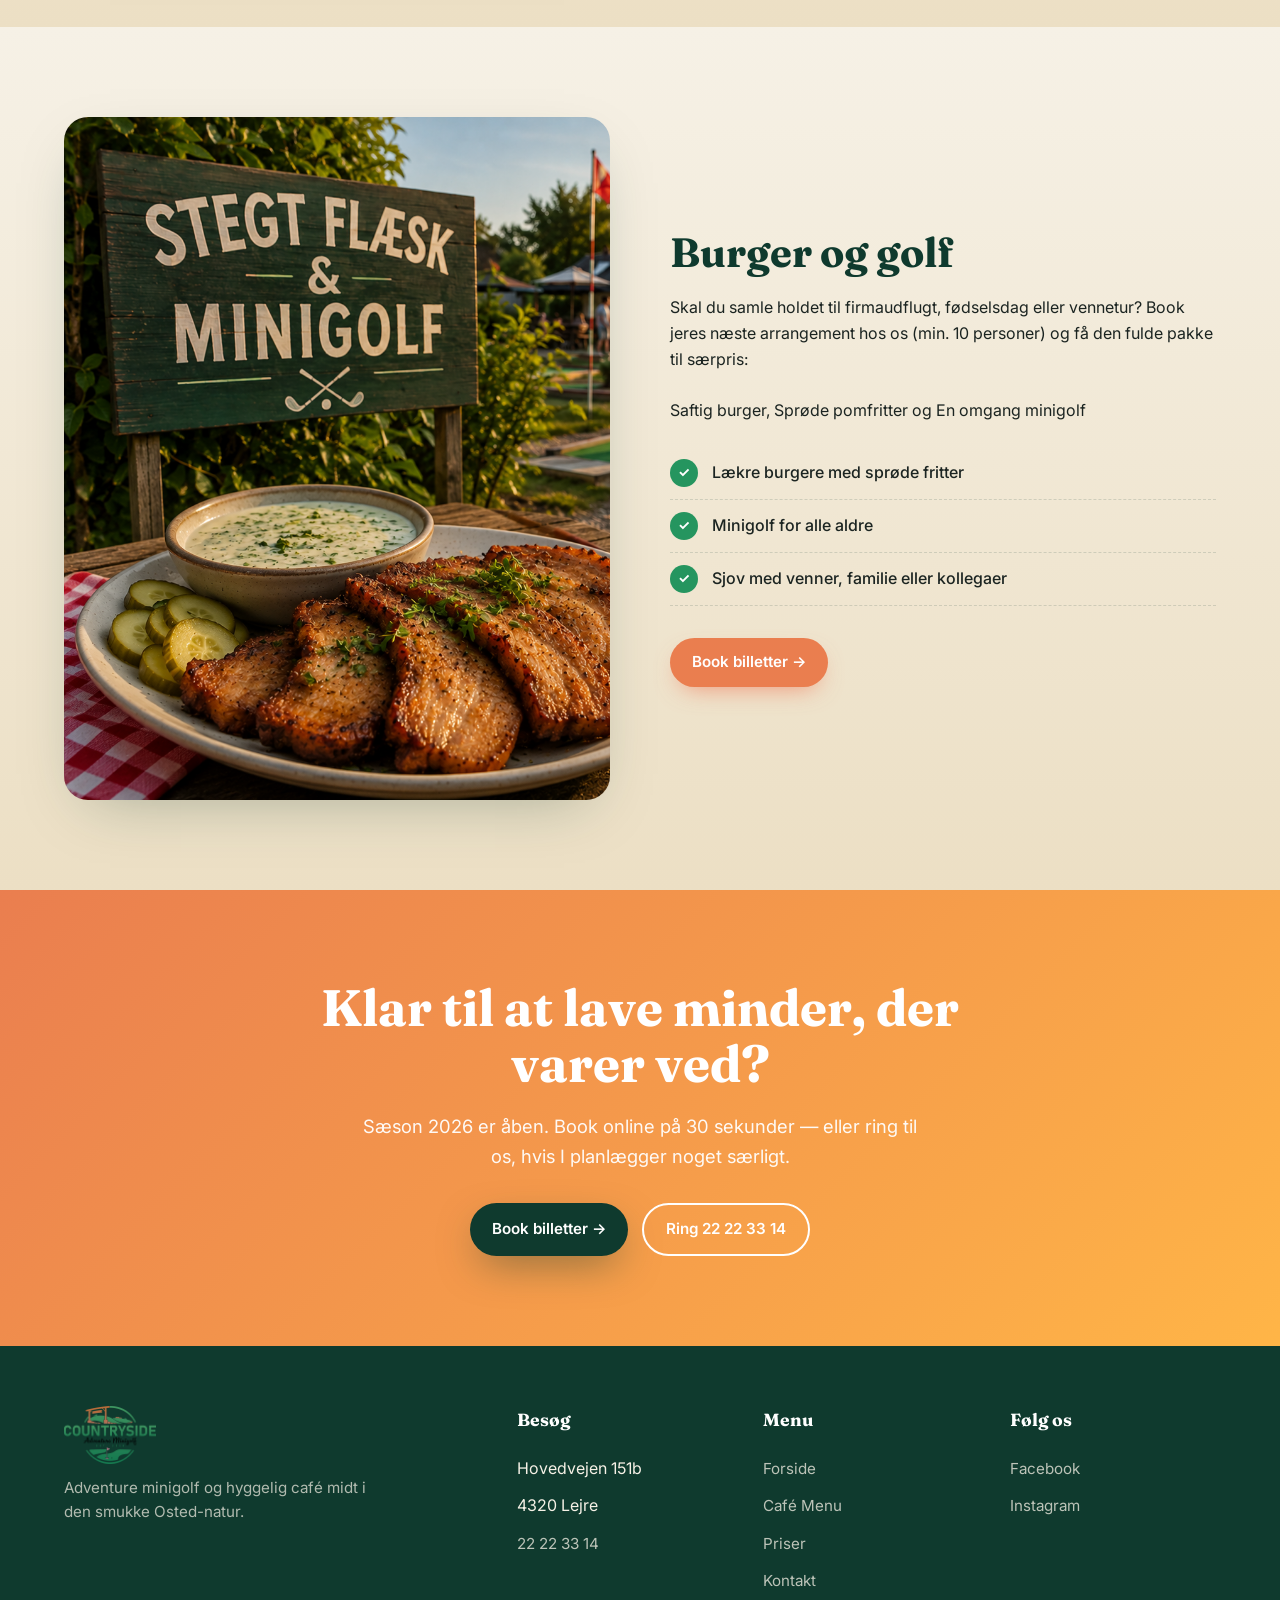
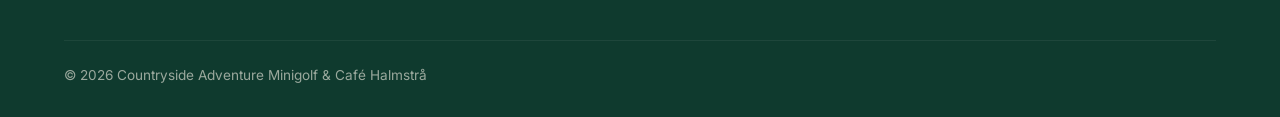
==== commit 9f324e17: "commit" ====
--- a/arrangementer.html
+++ b/arrangementer.html
@@ -102,7 +102,7 @@
     <div class="container exp-grid">
 
         <div class="exp-img">
-            <img src="images/#"/>
+            <img src="images/stegtflæsk.png"/>
         </div>
 
         <div>
@@ -130,10 +130,8 @@
 <section class="experience exp">
     <div class="container exp-grid">
 
-        <div class="exp-img slideshow">
-
-            <img class="slide active" src="images/logo.png" alt="Café Halmstrå">
-
+        <div class="exp-img">
+            <img src="images/stegtflæsk.png"/>
         </div>
 
         <div>
@@ -165,10 +163,8 @@
 <section class="experience exp">
     <div class="container exp-grid">
 
-        <div class="exp-img slideshow">
-
-            <img class="slide active" src="images/logo.png" alt="Café Halmstrå">
-
+        <div class="exp-img">
+            <img src="images/stegtflæsk.png"/>
         </div>
 
         <div>
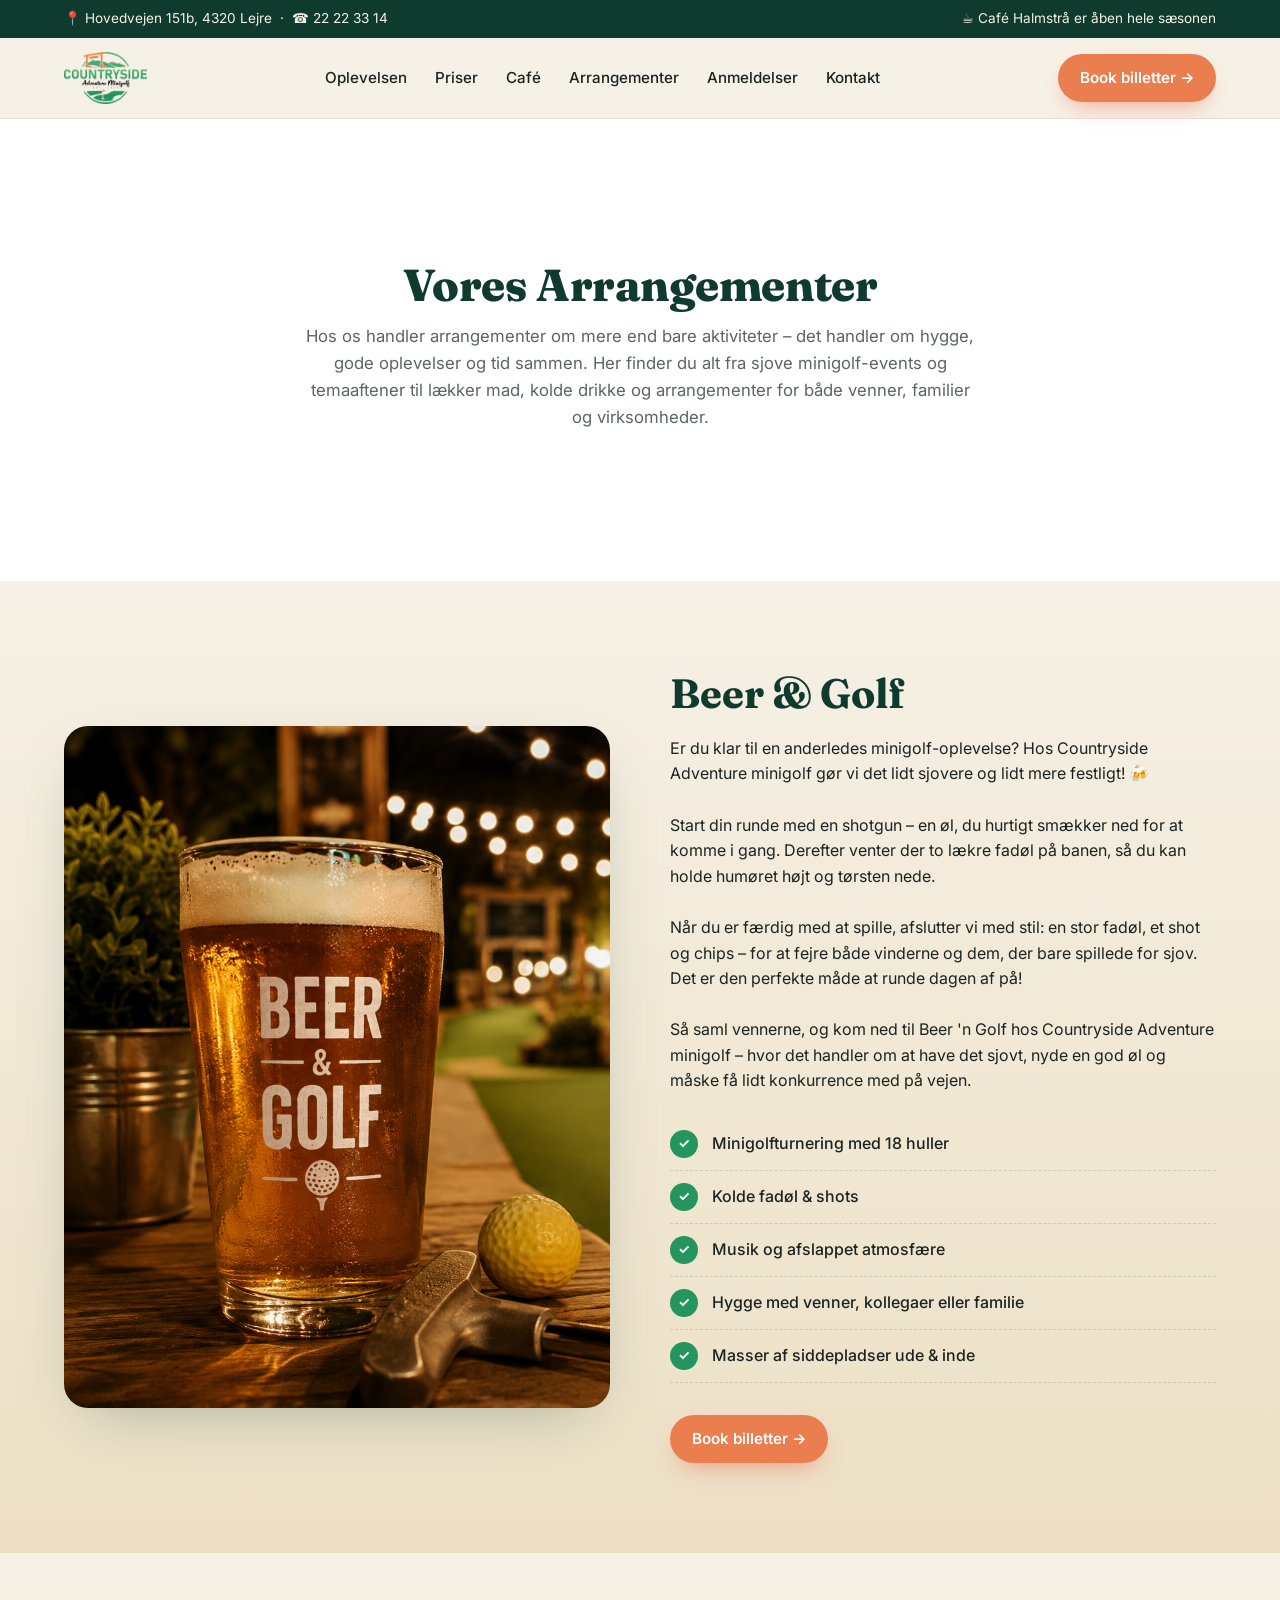
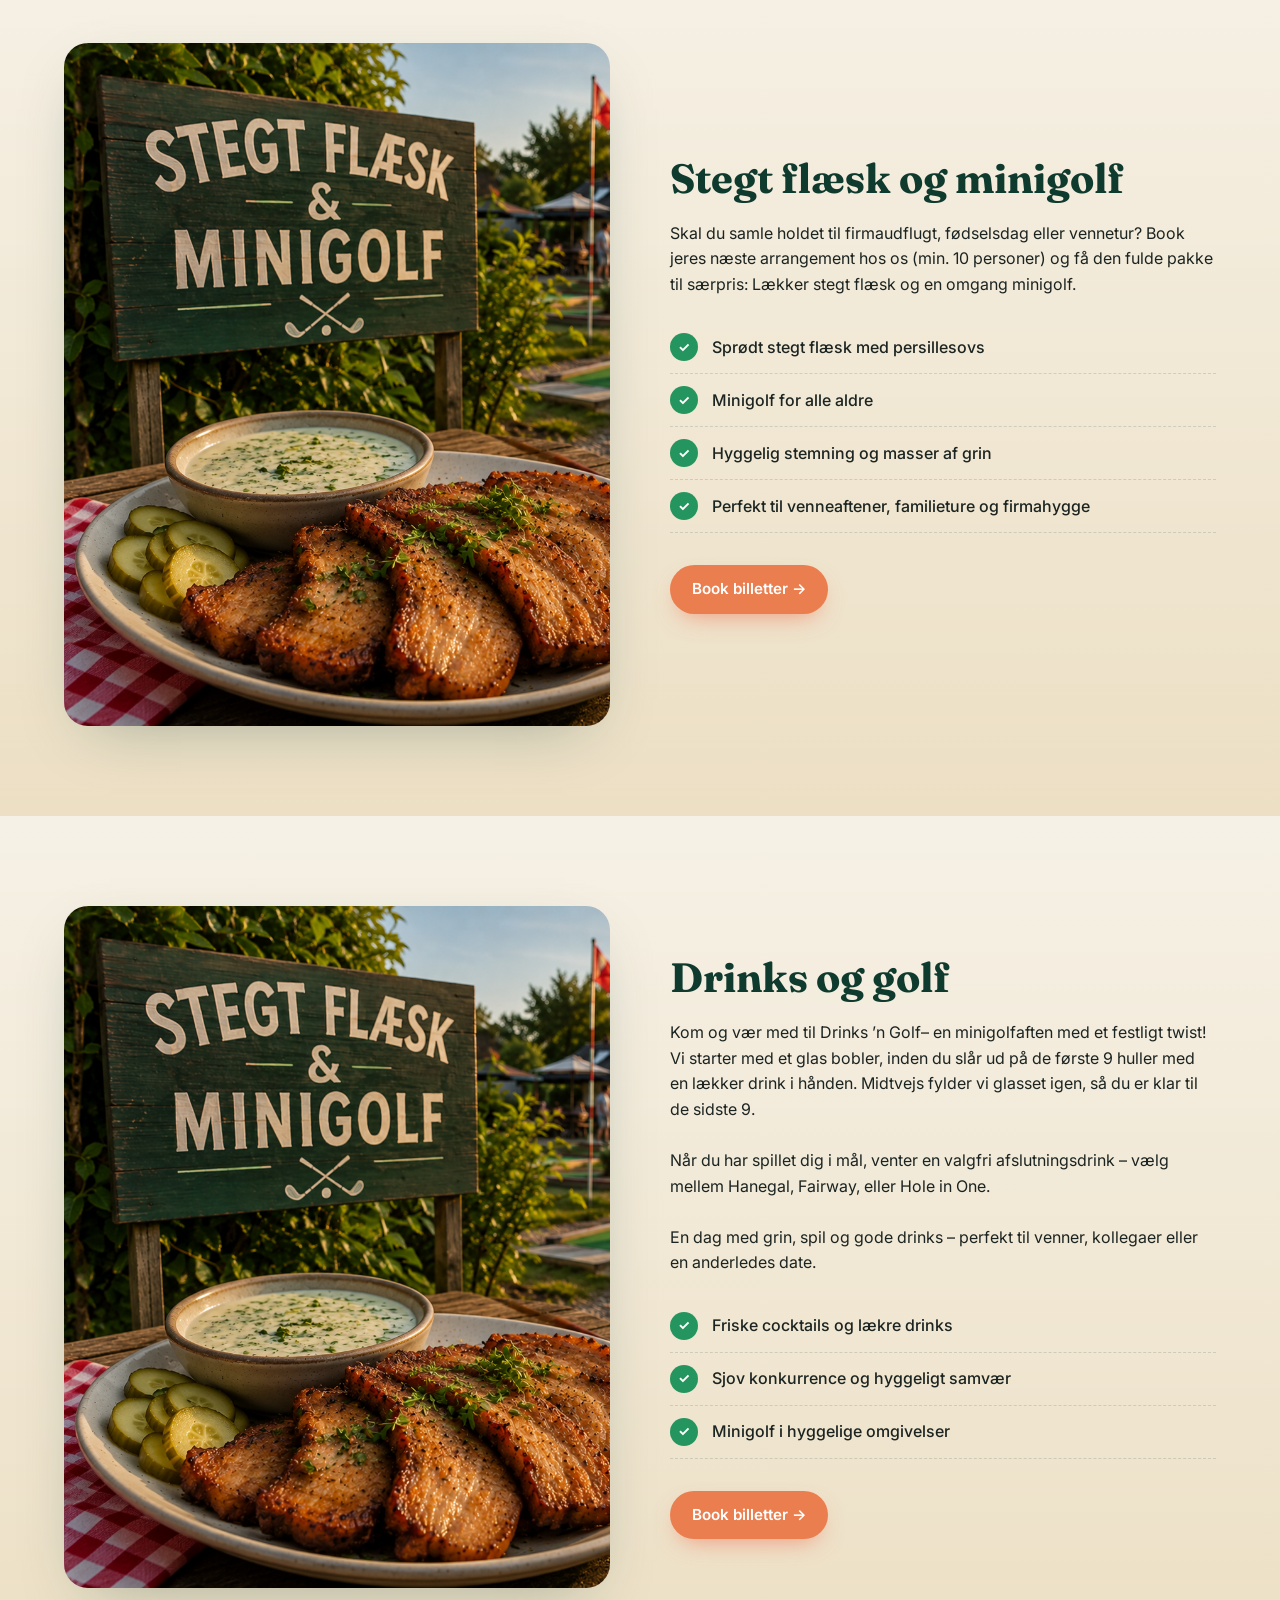
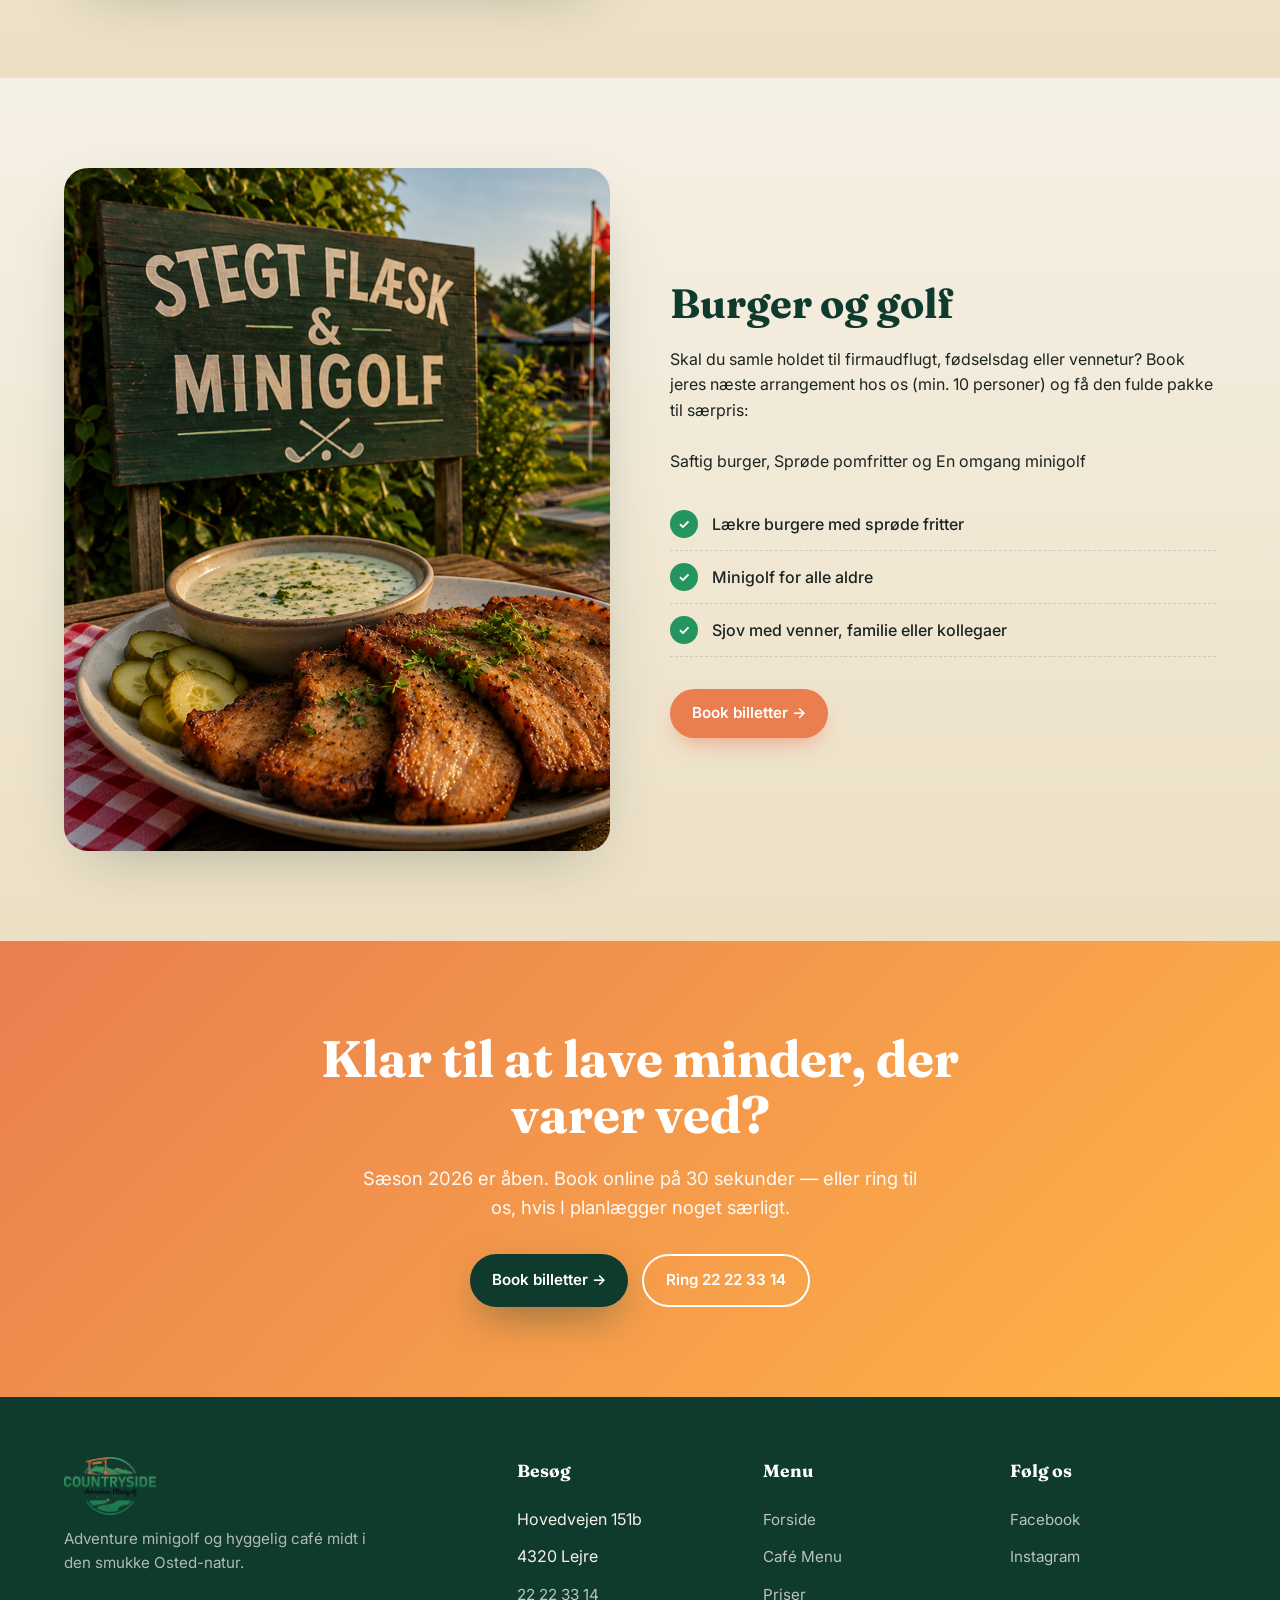
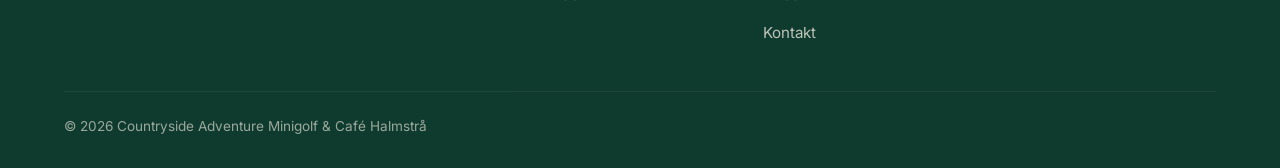
==== commit d4aac2d4: "commit" ====
--- a/arrangementer.html
+++ b/arrangementer.html
@@ -17,6 +17,8 @@
 
 <body>
 
+
+
 <div class="topbar">
     <div class="container">
         <span>📍 Hovedvejen 151b, 4320 Lejre &nbsp;·&nbsp; ☎️ 22 22 33 14</span>
@@ -37,11 +39,11 @@
 
         <nav>
             <ul>
-                <li><a href="index.html">Oplevelsen</a></li>
-                <li><a href="index.html">Priser</a></li>
+                <li><a href="index.html#experience">Oplevelsen</a></li>
+                <li><a href="index.html#pricing">Priser</a></li>
                 <li><a href="cafe.html">Café</a></li>
                 <li><a href="arrangementer.html">Arrangementer</a></li>
-                <li><a href="index.html">Anmeldelser</a></li>
+                <li><a href="index.html#testimonials">Anmeldelser</a></li>
                 <li><a href="#contact">Kontakt</a></li>
             </ul>
         </nav>
@@ -54,6 +56,8 @@
 
 <section class="features">
     <div class="container">
+        <br>
+        <br>
 
         <div class="sec-head">
             <h2>Vores Arrangementer</h2>
@@ -97,6 +101,8 @@
         </div>
     </div>
 </section>
+
+
 
 <section class="experience exp">
     <div class="container exp-grid">
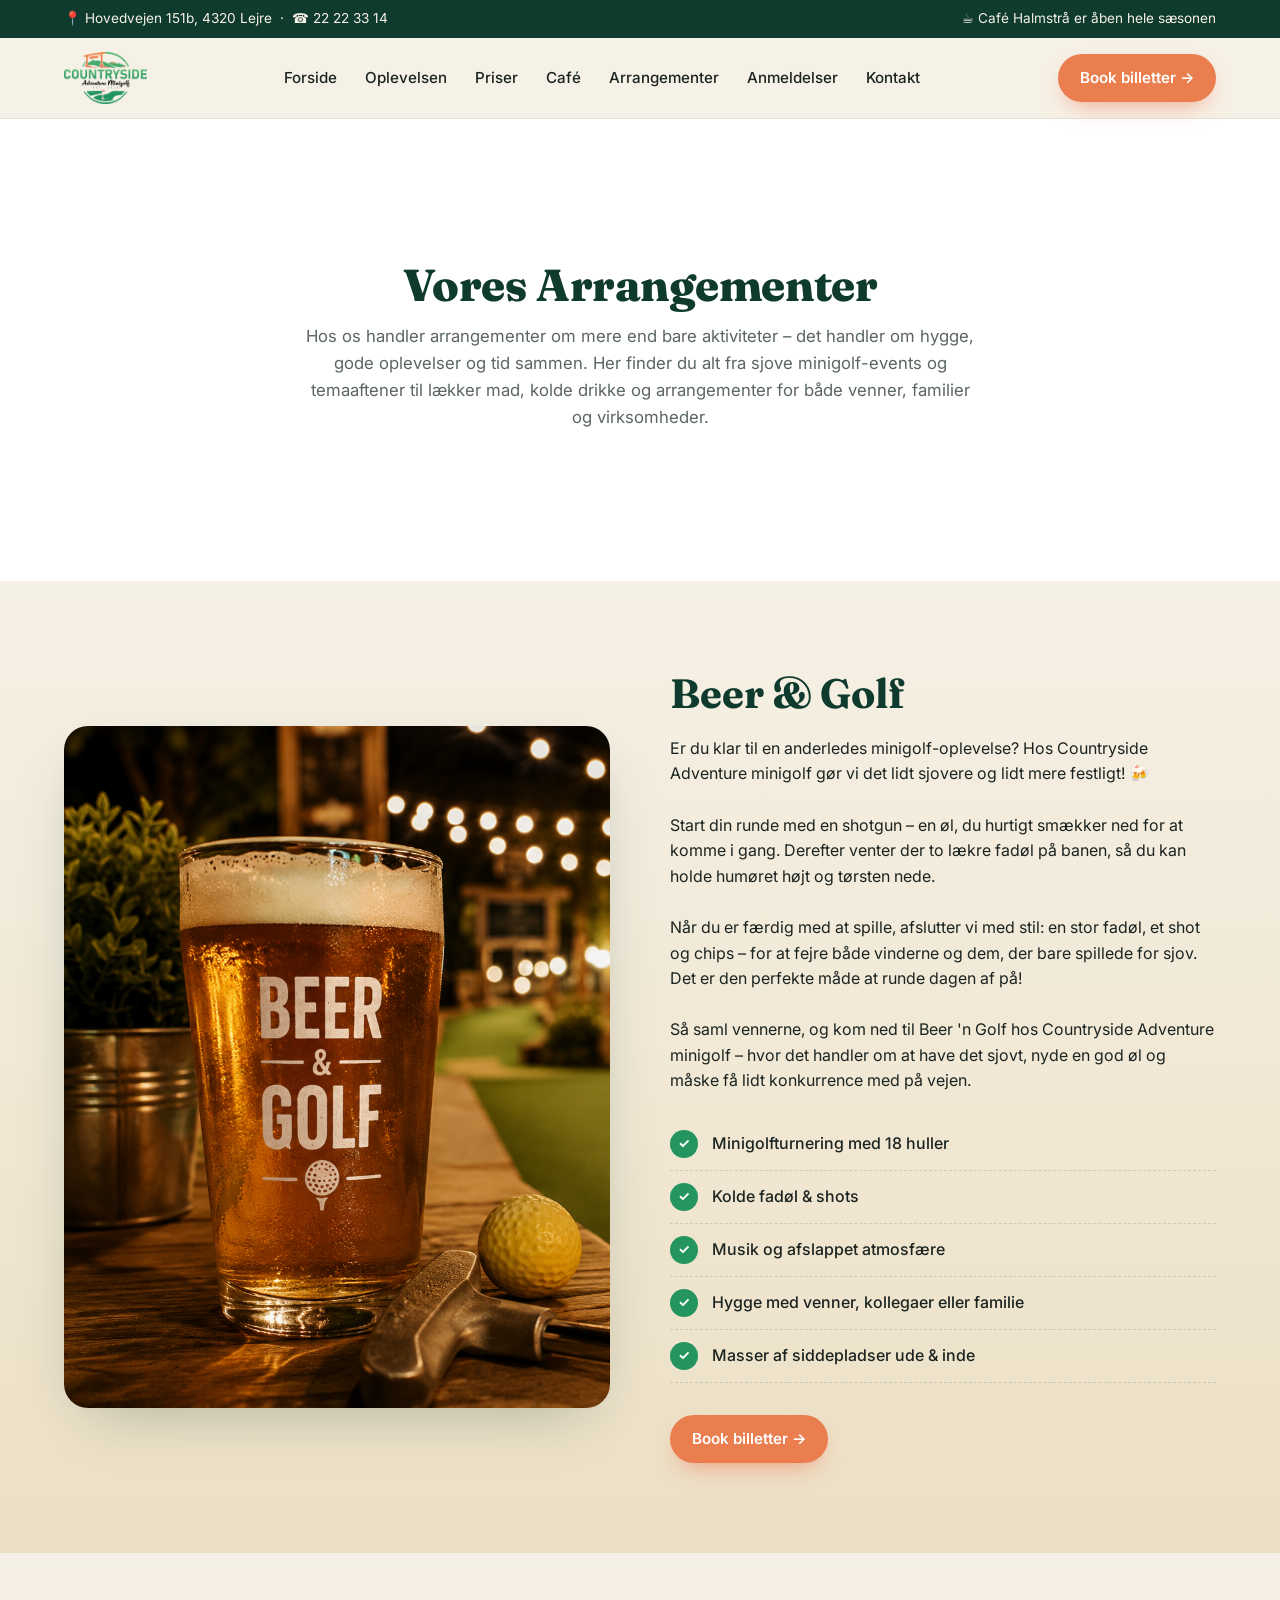
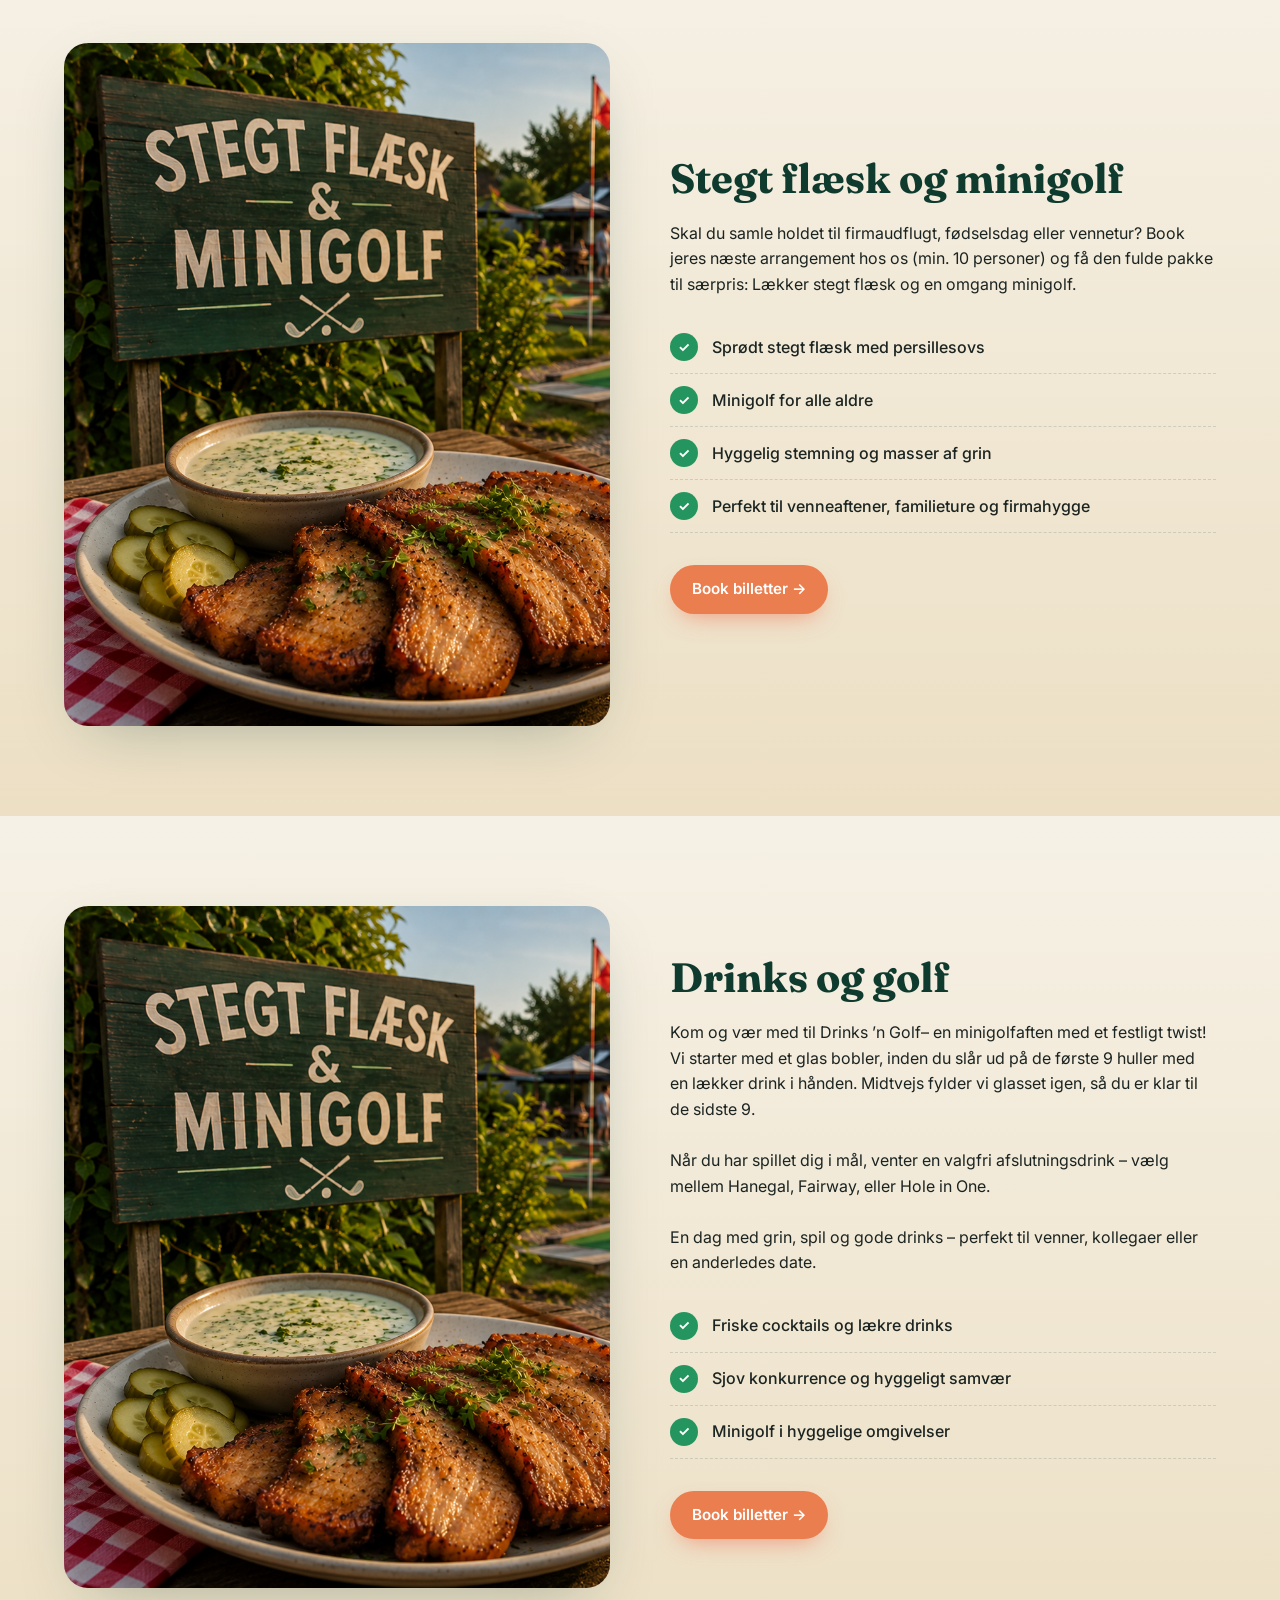
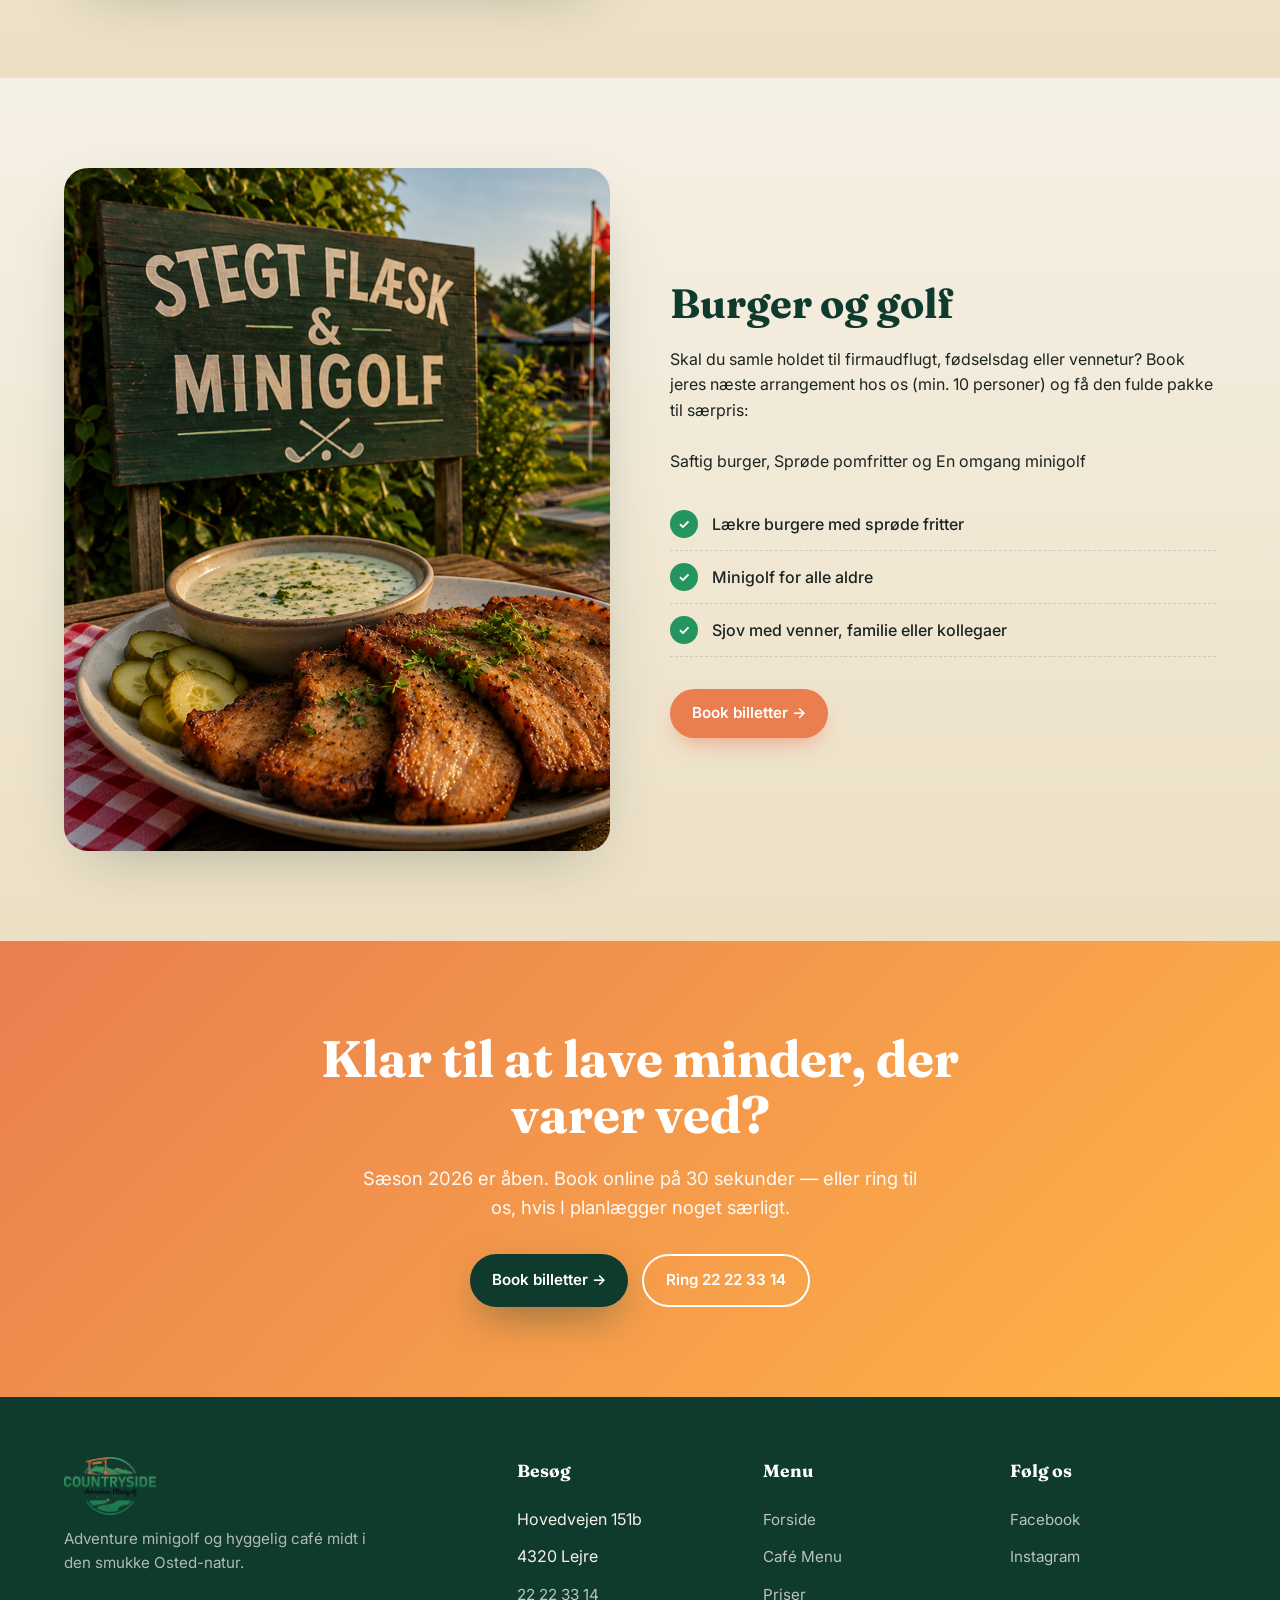
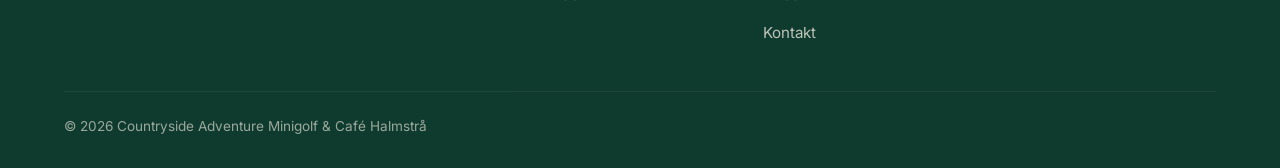
==== commit 53a0cad7: "commit" ====
--- a/arrangementer.html
+++ b/arrangementer.html
@@ -39,6 +39,7 @@
 
         <nav>
             <ul>
+                <li><a href="index.html">Forside</a></li>
                 <li><a href="index.html#experience">Oplevelsen</a></li>
                 <li><a href="index.html#pricing">Priser</a></li>
                 <li><a href="cafe.html">Café</a></li>
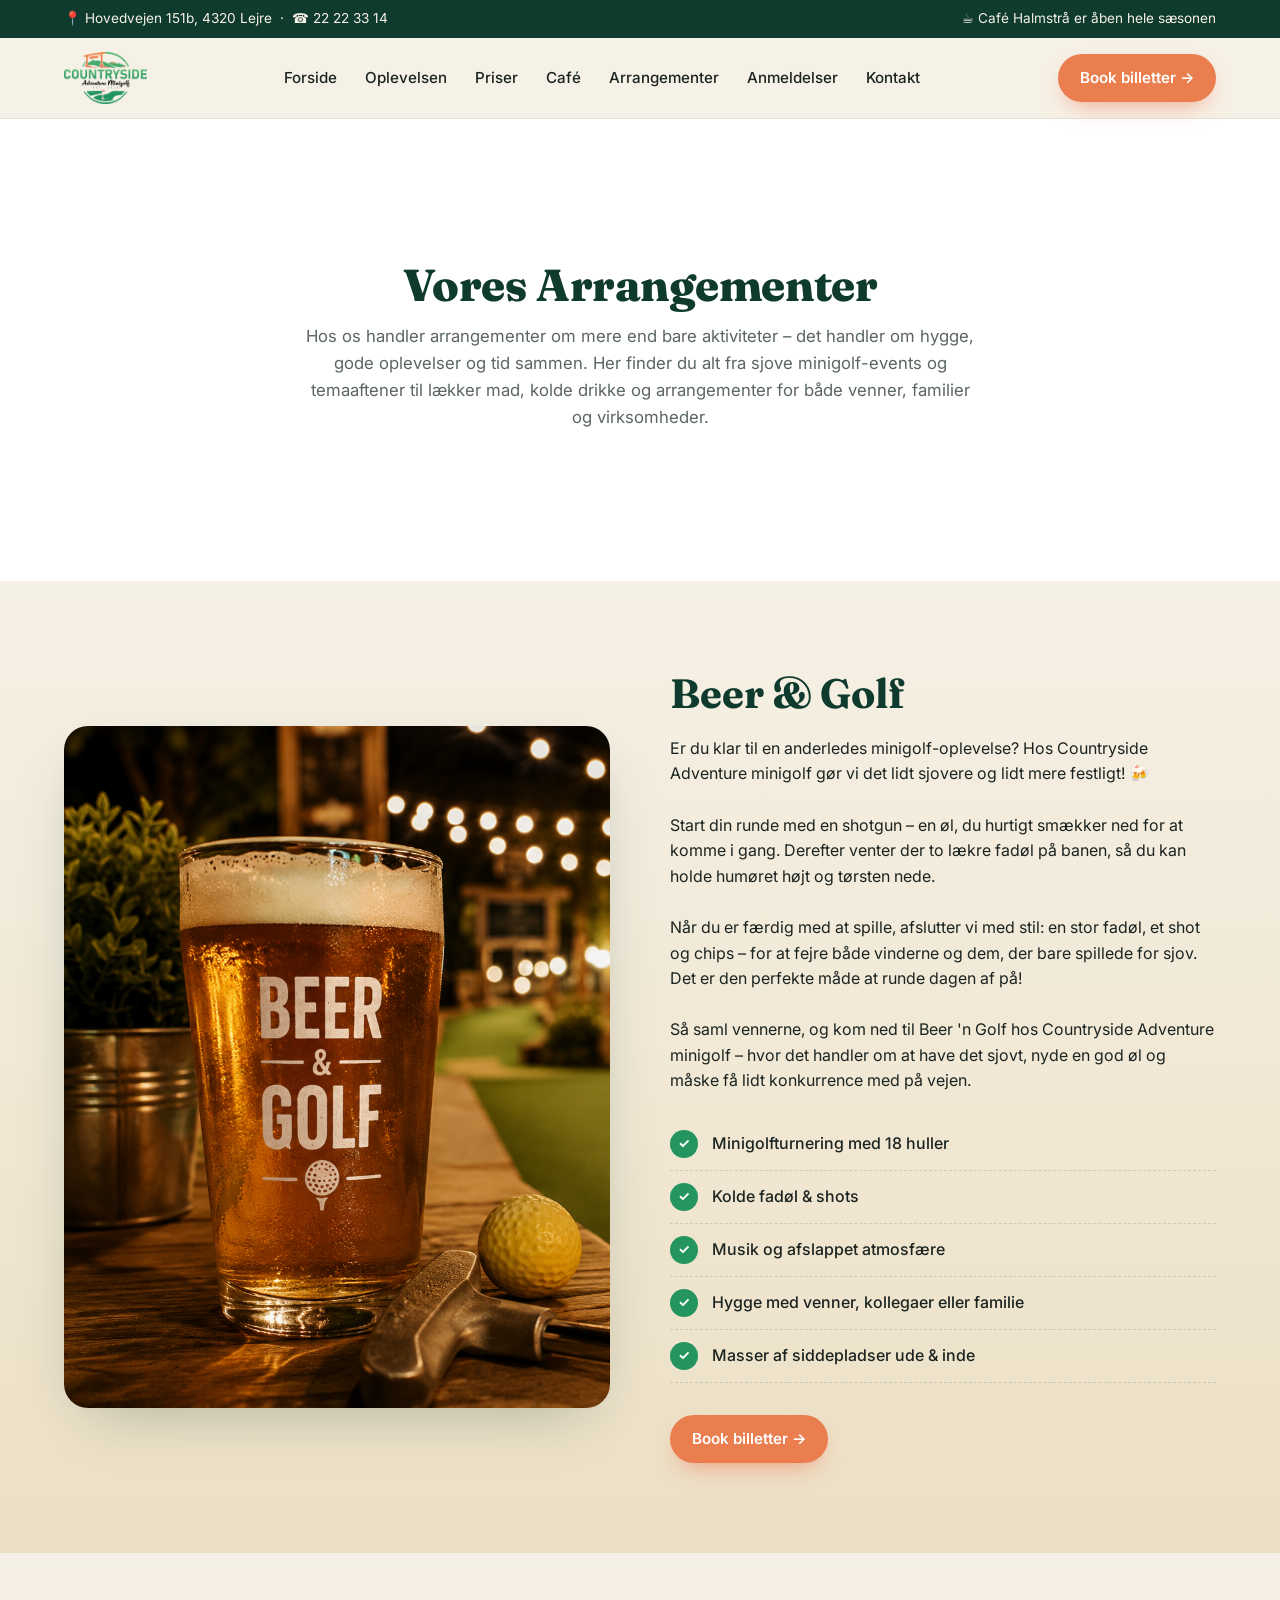
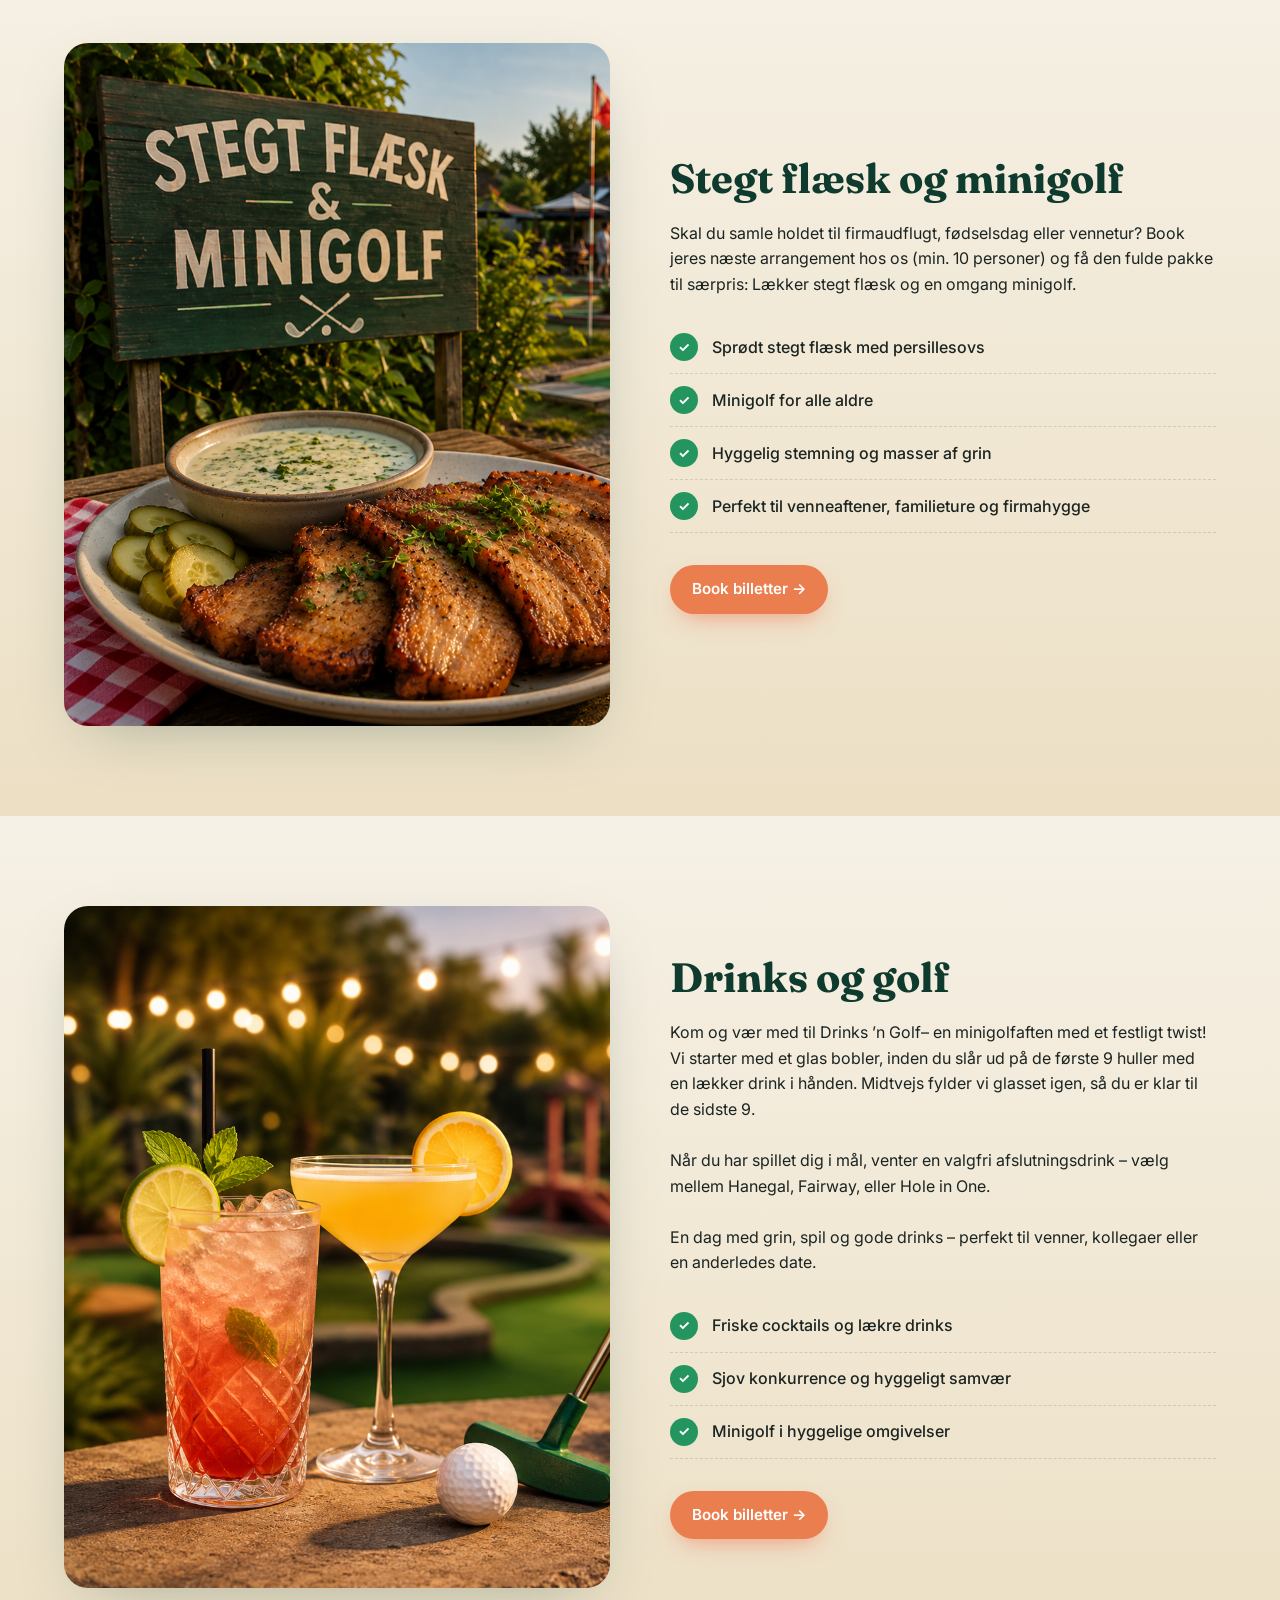
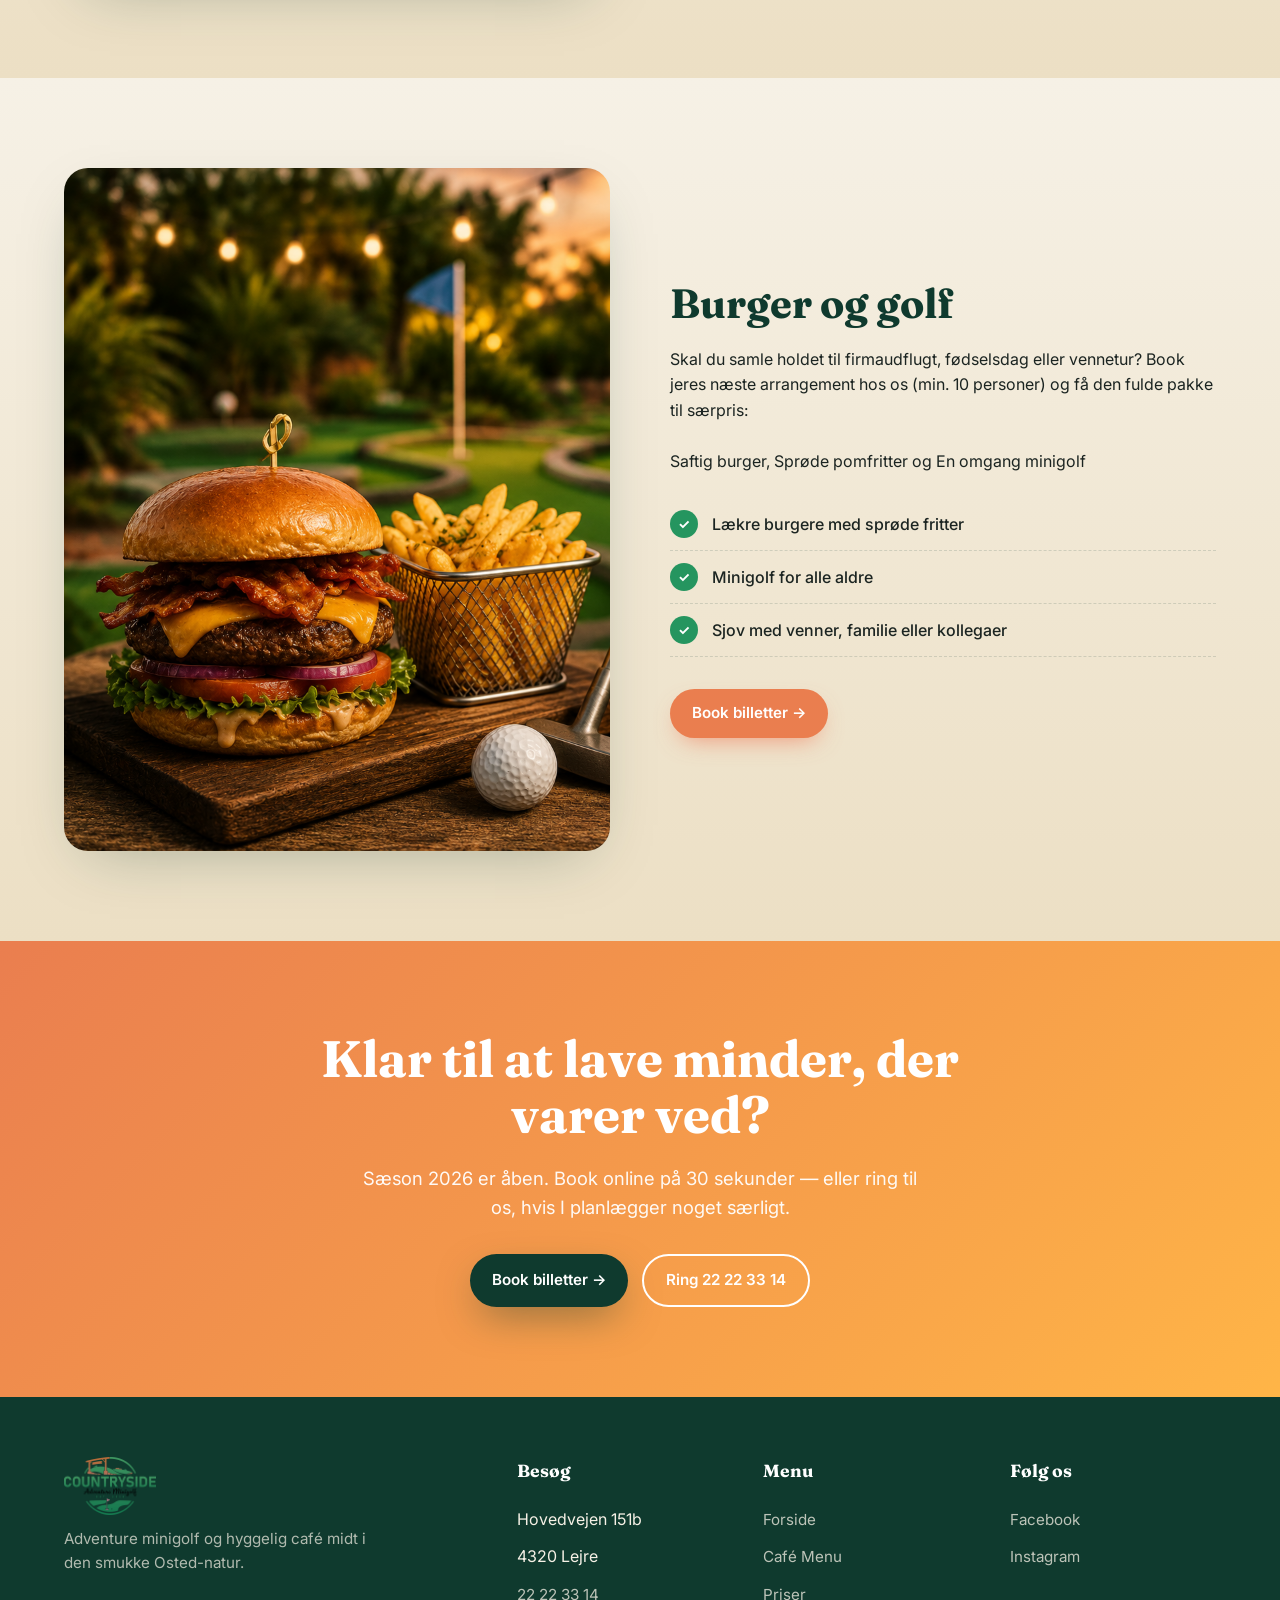
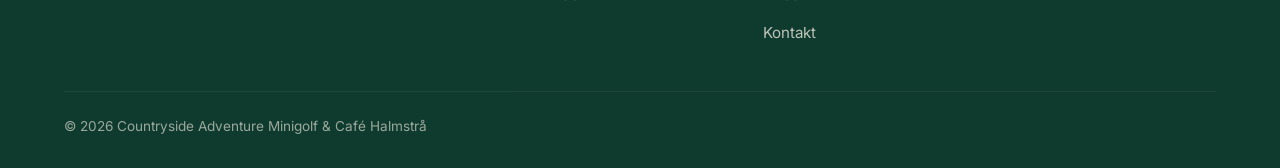
==== commit e1f1db91: "commit" ====
--- a/arrangementer.html
+++ b/arrangementer.html
@@ -138,7 +138,7 @@
     <div class="container exp-grid">
 
         <div class="exp-img">
-            <img src="images/stegtflæsk.png"/>
+            <img src="images/drinks.png"/>
         </div>
 
         <div>
@@ -171,7 +171,7 @@
     <div class="container exp-grid">
 
         <div class="exp-img">
-            <img src="images/stegtflæsk.png"/>
+            <img src="images/burger.png"/>
         </div>
 
         <div>
